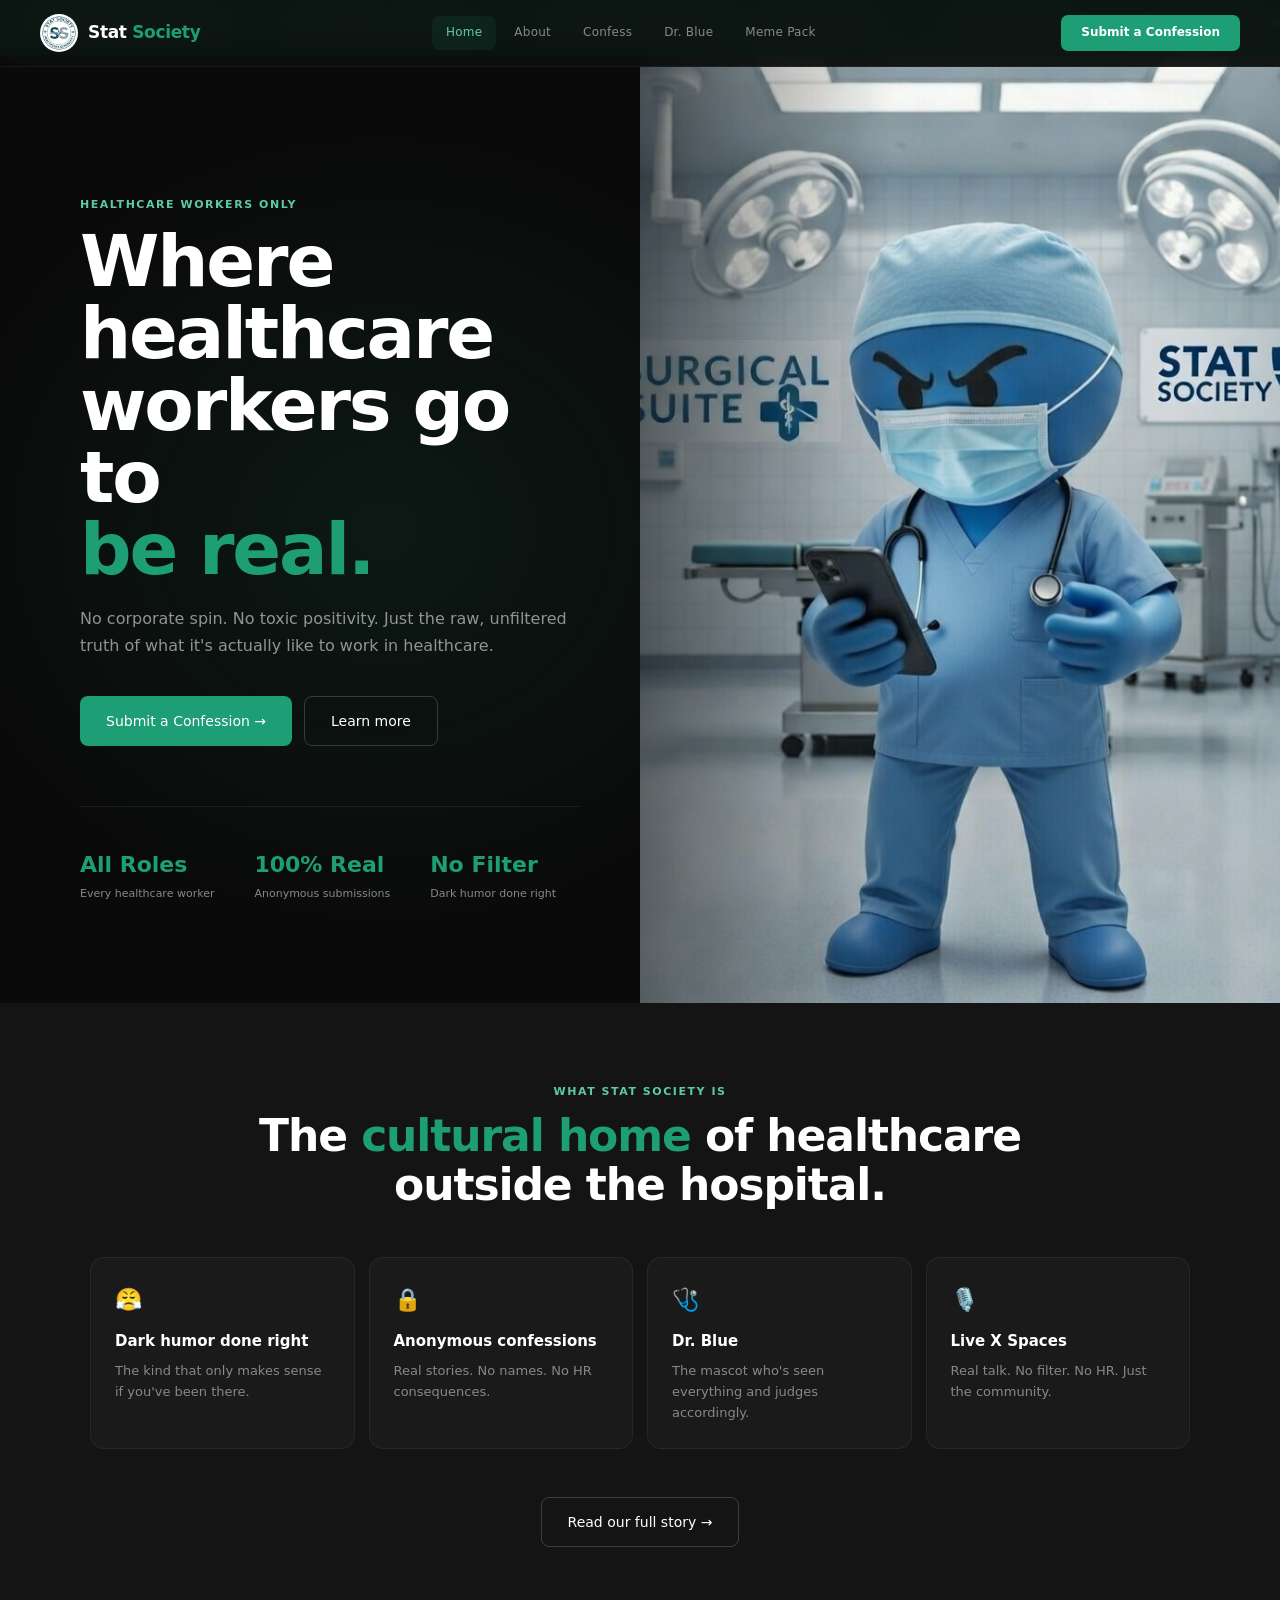
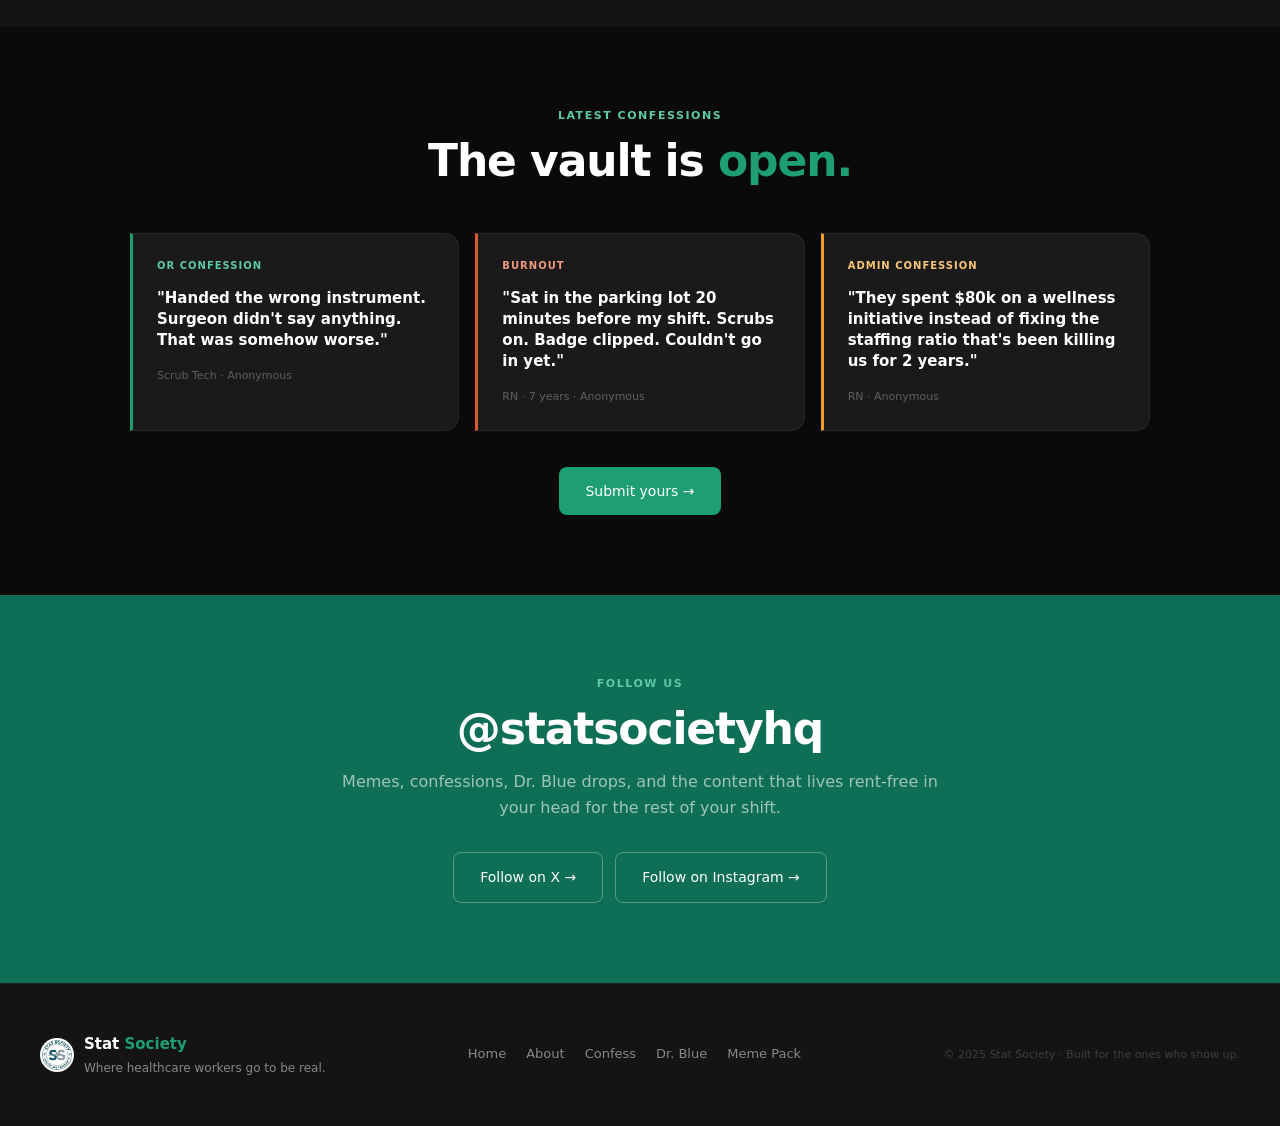
==== index.html @ c03a926b "Add files via upload" ====
<!DOCTYPE html>
<html lang="en">
<head>
<meta charset="UTF-8">
<meta name="viewport" content="width=device-width, initial-scale=1.0">
<title>Home · Stat Society</title>
<meta name="description" content="Stat Society — Where healthcare workers go to be real. Dark humor, confessions, Dr. Blue, and community for every role in healthcare.">
<style>
*,*::before,*::after{box-sizing:border-box;margin:0;padding:0}
:root{
  --teal:#1D9E75;--teal-dark:#0F6E56;--teal-mid:#5DCAA5;--teal-light:#E1F5EE;
  --blue:#378ADD;--black:#0a0a0a;--off:#141414;--card:#1a1a1a;
  --gray:#888;--white:#fff;--coral:#D85A30;--amber:#EF9F27;
}
html{scroll-behavior:smooth}
body{font-family:'Segoe UI',system-ui,-apple-system,sans-serif;background:var(--black);color:var(--white);overflow-x:hidden;line-height:1.6}
a{text-decoration:none;color:inherit}

/* NAV */
nav{position:fixed;top:0;left:0;right:0;z-index:100;display:flex;align-items:center;justify-content:space-between;padding:14px 40px;background:rgba(10,10,10,0.92);backdrop-filter:blur(14px);border-bottom:1px solid rgba(255,255,255,0.05)}
.nav-brand{display:flex;align-items:center;gap:10px}
.nav-logo{width:38px;height:38px;border-radius:50%;object-fit:cover}
.nav-name{font-size:17px;font-weight:800;letter-spacing:-0.02em;color:var(--white)}
.nav-name span{color:var(--teal)}
.nav-links{display:flex;gap:4px}
.nav-link{font-size:12px;font-weight:500;padding:7px 14px;border-radius:7px;color:var(--gray);transition:all .2s;letter-spacing:0.02em}
.nav-link:hover{color:var(--white);background:rgba(255,255,255,0.05)}
.nav-link.active{color:var(--teal-mid);background:rgba(29,158,117,0.1)}
.nav-cta{font-size:12px;font-weight:600;padding:8px 20px;background:var(--teal);color:var(--white);border-radius:7px;transition:background .2s}
.nav-cta:hover{background:var(--teal-dark)}

/* PAGE WRAPPER */
.page{padding:100px 40px 80px;max-width:1100px;margin:0 auto}

/* EYEBROW + HEADINGS */
.eyebrow{font-size:11px;font-weight:600;letter-spacing:0.14em;text-transform:uppercase;color:var(--teal-mid);margin-bottom:12px}
h1{font-size:clamp(36px,6vw,72px);font-weight:800;letter-spacing:-0.03em;line-height:1.0}
h2{font-size:clamp(26px,4vw,44px);font-weight:800;letter-spacing:-0.025em;line-height:1.1}
h1 .accent,h2 .accent{color:var(--teal)}
.subtext{font-size:16px;font-weight:300;color:rgba(255,255,255,0.55);line-height:1.7;max-width:540px}

/* BUTTONS */
.btn{display:inline-flex;align-items:center;gap:8px;font-size:14px;font-weight:500;padding:13px 26px;border-radius:8px;cursor:pointer;transition:all .2s;border:none}
.btn-teal{background:var(--teal);color:var(--white)}
.btn-teal:hover{background:var(--teal-dark);transform:translateY(-1px)}
.btn-ghost{background:transparent;color:var(--white);border:1px solid rgba(255,255,255,0.18)}
.btn-ghost:hover{border-color:rgba(255,255,255,0.4);background:rgba(255,255,255,0.04)}

/* CARDS */
.card{background:var(--card);border:1px solid rgba(255,255,255,0.06);border-radius:14px;padding:24px;transition:border-color .2s}
.card:hover{border-color:rgba(29,158,117,0.28)}
.grid2{display:grid;grid-template-columns:1fr 1fr;gap:16px}
.grid3{display:grid;grid-template-columns:repeat(3,1fr);gap:16px}
.grid4{display:grid;grid-template-columns:repeat(4,1fr);gap:14px}

/* MARQUEE */
.marquee-wrap{overflow:hidden;padding:15px 0;background:var(--teal)}
.marquee-track{display:flex;animation:marquee 22s linear infinite;width:max-content}
.marquee-item{font-size:12px;font-weight:700;letter-spacing:0.1em;text-transform:uppercase;color:rgba(255,255,255,0.9);padding:0 28px;white-space:nowrap}
.marquee-dot{color:rgba(255,255,255,0.35);padding:0 2px}
@keyframes marquee{from{transform:translateX(0)}to{transform:translateX(-50%)}}

/* FOOTER */
footer{background:var(--off);border-top:1px solid rgba(255,255,255,0.05);padding:48px 40px;display:flex;align-items:center;justify-content:space-between;flex-wrap:wrap;gap:20px}
.footer-brand{display:flex;align-items:center;gap:10px}
.footer-logo{width:34px;height:34px;border-radius:50%;object-fit:cover}
.footer-name{font-size:15px;font-weight:800;color:var(--white)}
.footer-name span{color:var(--teal)}
.footer-tag{font-size:12px;color:var(--gray);margin-top:3px}
.footer-links{display:flex;gap:20px}
.footer-links a{font-size:13px;color:var(--gray);transition:color .2s}
.footer-links a:hover{color:var(--white)}
.footer-copy{font-size:11px;color:rgba(255,255,255,0.18)}

/* FORMS */
.form-group{margin-bottom:20px}
.form-label{display:block;font-size:11px;font-weight:600;letter-spacing:0.08em;text-transform:uppercase;color:var(--gray);margin-bottom:8px}
.form-input,.form-select,.form-textarea{width:100%;font-family:inherit;font-size:14px;background:rgba(255,255,255,0.05);border:1px solid rgba(255,255,255,0.1);border-radius:8px;color:var(--white);padding:13px 15px;outline:none;transition:border-color .2s;appearance:none}
.form-input:focus,.form-select:focus,.form-textarea:focus{border-color:var(--teal)}
.form-select option{background:#1a1a1a}
.form-textarea{resize:vertical;min-height:130px;line-height:1.6}
.form-input::placeholder,.form-textarea::placeholder{color:rgba(255,255,255,0.2)}
.form-row{display:grid;grid-template-columns:1fr 1fr;gap:14px}
.anon-note{display:flex;align-items:center;gap:10px;font-size:13px;color:var(--gray);margin-bottom:24px;padding:11px 15px;background:rgba(29,158,117,0.07);border:1px solid rgba(29,158,117,0.14);border-radius:8px}
.anon-dot{width:16px;height:16px;border-radius:50%;background:var(--teal);display:flex;align-items:center;justify-content:center;font-size:9px;flex-shrink:0;color:#fff;font-weight:700}

@keyframes fadeUp{from{opacity:0;transform:translateY(20px)}to{opacity:1;transform:translateY(0)}}
.fade-in{animation:fadeUp .6s ease both}

@media(max-width:768px){
  nav{padding:12px 20px}
  .nav-links{display:none}
  .page{padding:80px 20px 60px}
  .grid2,.grid3,.grid4{grid-template-columns:1fr}
  .form-row{grid-template-columns:1fr}
  footer{flex-direction:column;align-items:flex-start}
}
</style>
</head>
<body>
<nav>
  <a href="index.html" class="nav-brand">
    <img src="[data-uri]" class="nav-logo" alt="SS">
    <span class="nav-name">Stat <span>Society</span></span>
  </a>
  <div class="nav-links"><a href="index.html" class="nav-link active">Home</a><a href="about.html" class="nav-link">About</a><a href="confess.html" class="nav-link">Confess</a><a href="drblue.html" class="nav-link">Dr. Blue</a><a href="memes.html" class="nav-link">Meme Pack</a></div>
  <a href="confess.html" class="nav-cta">Submit a Confession</a>
</nav>
<div class="marquee-wrap"><div class="marquee-track"><span class="marquee-item">Healthcare Unfiltered</span><span class="marquee-dot">·</span><span class="marquee-item">We Found It This Way</span><span class="marquee-dot">·</span><span class="marquee-item">The Break Room For All Of Healthcare</span><span class="marquee-dot">·</span><span class="marquee-item">@StatsocietyHQ</span><span class="marquee-dot">·</span><span class="marquee-item">No Corporate Warmth Here</span><span class="marquee-dot">·</span><span class="marquee-item">Side Of The Workers Always</span><span class="marquee-dot">·</span><span class="marquee-item">Healthcare Unfiltered</span><span class="marquee-dot">·</span><span class="marquee-item">We Found It This Way</span><span class="marquee-dot">·</span><span class="marquee-item">The Break Room For All Of Healthcare</span><span class="marquee-dot">·</span><span class="marquee-item">@StatsocietyHQ</span><span class="marquee-dot">·</span><span class="marquee-item">No Corporate Warmth Here</span><span class="marquee-dot">·</span><span class="marquee-item">Side Of The Workers Always</span><span class="marquee-dot">·</span></div></div>

<section style="min-height:100vh;display:grid;grid-template-columns:1fr 1fr;position:relative;overflow:hidden;margin-top:0;padding-top:0">
  <div style="position:absolute;inset:0;background:radial-gradient(ellipse 50% 60% at 30% 50%,rgba(29,158,117,0.1) 0%,transparent 70%),radial-gradient(ellipse 40% 40% at 80% 60%,rgba(55,138,221,0.07) 0%,transparent 60%);pointer-events:none"></div>
  <div style="padding:140px 60px 100px 80px;position:relative;z-index:2;display:flex;flex-direction:column;justify-content:center">
    <div class="eyebrow fade-in" style="animation-delay:.0s">Healthcare workers only</div>
    <h1 class="fade-in" style="animation-delay:.1s;margin-bottom:20px">Where healthcare<br>workers go to<br><span class="accent">be real.</span></h1>
    <p class="subtext fade-in" style="animation-delay:.2s">No corporate spin. No toxic positivity. Just the raw, unfiltered truth of what it's actually like to work in healthcare.</p>
    <div class="fade-in" style="animation-delay:.3s;display:flex;gap:12px;margin-top:36px;flex-wrap:wrap">
      <a href="confess.html" class="btn btn-teal">Submit a Confession →</a>
      <a href="about.html" class="btn btn-ghost">Learn more</a>
    </div>
    <div class="fade-in" style="animation-delay:.4s;display:flex;gap:40px;margin-top:60px;padding-top:40px;border-top:1px solid rgba(255,255,255,0.07)">
      <div><div style="font-size:22px;font-weight:800;color:var(--teal)">All Roles</div><div style="font-size:11px;color:var(--gray);margin-top:3px">Every healthcare worker</div></div>
      <div><div style="font-size:22px;font-weight:800;color:var(--teal)">100% Real</div><div style="font-size:11px;color:var(--gray);margin-top:3px">Anonymous submissions</div></div>
      <div><div style="font-size:22px;font-weight:800;color:var(--teal)">No Filter</div><div style="font-size:11px;color:var(--gray);margin-top:3px">Dark humor done right</div></div>
    </div>
  </div>
  <div style="position:relative;overflow:hidden">
    <img src="[data-uri]" style="width:100%;height:100%;object-fit:cover;object-position:center" alt="Dr. Blue in the OR">
    <div style="position:absolute;inset:0;background:linear-gradient(to right,rgba(10,10,10,0.5) 0%,transparent 40%);pointer-events:none"></div>
  </div>
</section>

<div style="background:var(--off);padding:80px 40px">
  <div style="max-width:1100px;margin:0 auto">
    <div style="text-align:center;margin-bottom:48px">
      <div class="eyebrow">What Stat Society is</div>
      <h2>The <span class="accent">cultural home</span> of healthcare<br>outside the hospital.</h2>
    </div>
    <div class="grid4">
      <div class="card"><div style="font-size:22px;margin-bottom:12px">😤</div><h3 style="font-size:15px;margin-bottom:8px">Dark humor done right</h3><p style="font-size:13px;color:var(--gray);line-height:1.6">The kind that only makes sense if you've been there.</p></div>
      <div class="card"><div style="font-size:22px;margin-bottom:12px">🔒</div><h3 style="font-size:15px;margin-bottom:8px">Anonymous confessions</h3><p style="font-size:13px;color:var(--gray);line-height:1.6">Real stories. No names. No HR consequences.</p></div>
      <div class="card"><div style="font-size:22px;margin-bottom:12px">🩺</div><h3 style="font-size:15px;margin-bottom:8px">Dr. Blue</h3><p style="font-size:13px;color:var(--gray);line-height:1.6">The mascot who's seen everything and judges accordingly.</p></div>
      <div class="card"><div style="font-size:22px;margin-bottom:12px">🎙️</div><h3 style="font-size:15px;margin-bottom:8px">Live X Spaces</h3><p style="font-size:13px;color:var(--gray);line-height:1.6">Real talk. No filter. No HR. Just the community.</p></div>
    </div>
    <div style="text-align:center;margin-top:48px">
      <a href="about.html" class="btn btn-ghost">Read our full story →</a>
    </div>
  </div>
</div>

<div style="padding:80px 40px;max-width:1100px;margin:0 auto">
  <div style="text-align:center;margin-bottom:48px">
    <div class="eyebrow">Latest confessions</div>
    <h2>The vault is <span class="accent">open.</span></h2>
  </div>
  <div class="grid3">
    <div class="card" style="border-left:3px solid var(--teal);border-radius:0 14px 14px 0">
      <div style="font-size:10px;font-weight:700;letter-spacing:.1em;text-transform:uppercase;color:var(--teal-mid);margin-bottom:14px">OR Confession</div>
      <p style="font-size:15px;font-weight:600;line-height:1.4;color:var(--white)">"Handed the wrong instrument. Surgeon didn't say anything. That was somehow worse."</p>
      <div style="margin-top:16px;font-size:11px;color:rgba(255,255,255,0.3)">Scrub Tech · Anonymous</div>
    </div>
    <div class="card" style="border-left:3px solid var(--coral);border-radius:0 14px 14px 0">
      <div style="font-size:10px;font-weight:700;letter-spacing:.1em;text-transform:uppercase;color:#F0997B;margin-bottom:14px">Burnout</div>
      <p style="font-size:15px;font-weight:600;line-height:1.4;color:var(--white)">"Sat in the parking lot 20 minutes before my shift. Scrubs on. Badge clipped. Couldn't go in yet."</p>
      <div style="margin-top:16px;font-size:11px;color:rgba(255,255,255,0.3)">RN · 7 years · Anonymous</div>
    </div>
    <div class="card" style="border-left:3px solid var(--amber);border-radius:0 14px 14px 0">
      <div style="font-size:10px;font-weight:700;letter-spacing:.1em;text-transform:uppercase;color:#FAC775;margin-bottom:14px">Admin Confession</div>
      <p style="font-size:15px;font-weight:600;line-height:1.4;color:var(--white)">"They spent $80k on a wellness initiative instead of fixing the staffing ratio that's been killing us for 2 years."</p>
      <div style="margin-top:16px;font-size:11px;color:rgba(255,255,255,0.3)">RN · Anonymous</div>
    </div>
  </div>
  <div style="text-align:center;margin-top:36px">
    <a href="confess.html" class="btn btn-teal">Submit yours →</a>
  </div>
</div>

<div style="background:var(--teal-dark);padding:80px 40px;text-align:center">
  <div style="max-width:600px;margin:0 auto">
    <div class="eyebrow" style="color:var(--teal-mid)">Follow us</div>
    <h2 style="color:var(--white);margin-bottom:16px">@statsocietyhq</h2>
    <p style="font-size:16px;color:rgba(255,255,255,0.6);margin-bottom:32px">Memes, confessions, Dr. Blue drops, and the content that lives rent-free in your head for the rest of your shift.</p>
    <div style="display:flex;gap:12px;justify-content:center;flex-wrap:wrap">
      <a href="https://x.com/statsocietyhq" target="_blank" class="btn btn-ghost" style="border-color:rgba(255,255,255,0.3)">Follow on X →</a>
      <a href="https://instagram.com/statsocietyhq" target="_blank" class="btn btn-ghost" style="border-color:rgba(255,255,255,0.3)">Follow on Instagram →</a>
    </div>
  </div>
</div>

<footer>
  <div>
    <a href="index.html" class="footer-brand">
      <img src="[data-uri]" class="footer-logo" alt="SS">
      <div>
        <div class="footer-name">Stat <span>Society</span></div>
        <div class="footer-tag">Where healthcare workers go to be real.</div>
      </div>
    </a>
  </div>
  <div class="footer-links">
    <a href="index.html">Home</a>
    <a href="about.html">About</a>
    <a href="confess.html">Confess</a>
    <a href="drblue.html">Dr. Blue</a>
    <a href="memes.html">Meme Pack</a>
  </div>
  <div class="footer-copy">© 2025 Stat Society · Built for the ones who show up.</div>
</footer>
<script>
document.querySelectorAll('a[href^="#"]').forEach(a=>{
  a.addEventListener('click',e=>{
    const h=a.getAttribute('href');
    if(!h||h==='#'){e.preventDefault();window.scrollTo({top:0,behavior:'smooth'});return;}
    const t=document.querySelector(h);
    if(t){e.preventDefault();t.scrollIntoView({behavior:'smooth',block:'start'});}
  });
});
</script>
</body>
</html>
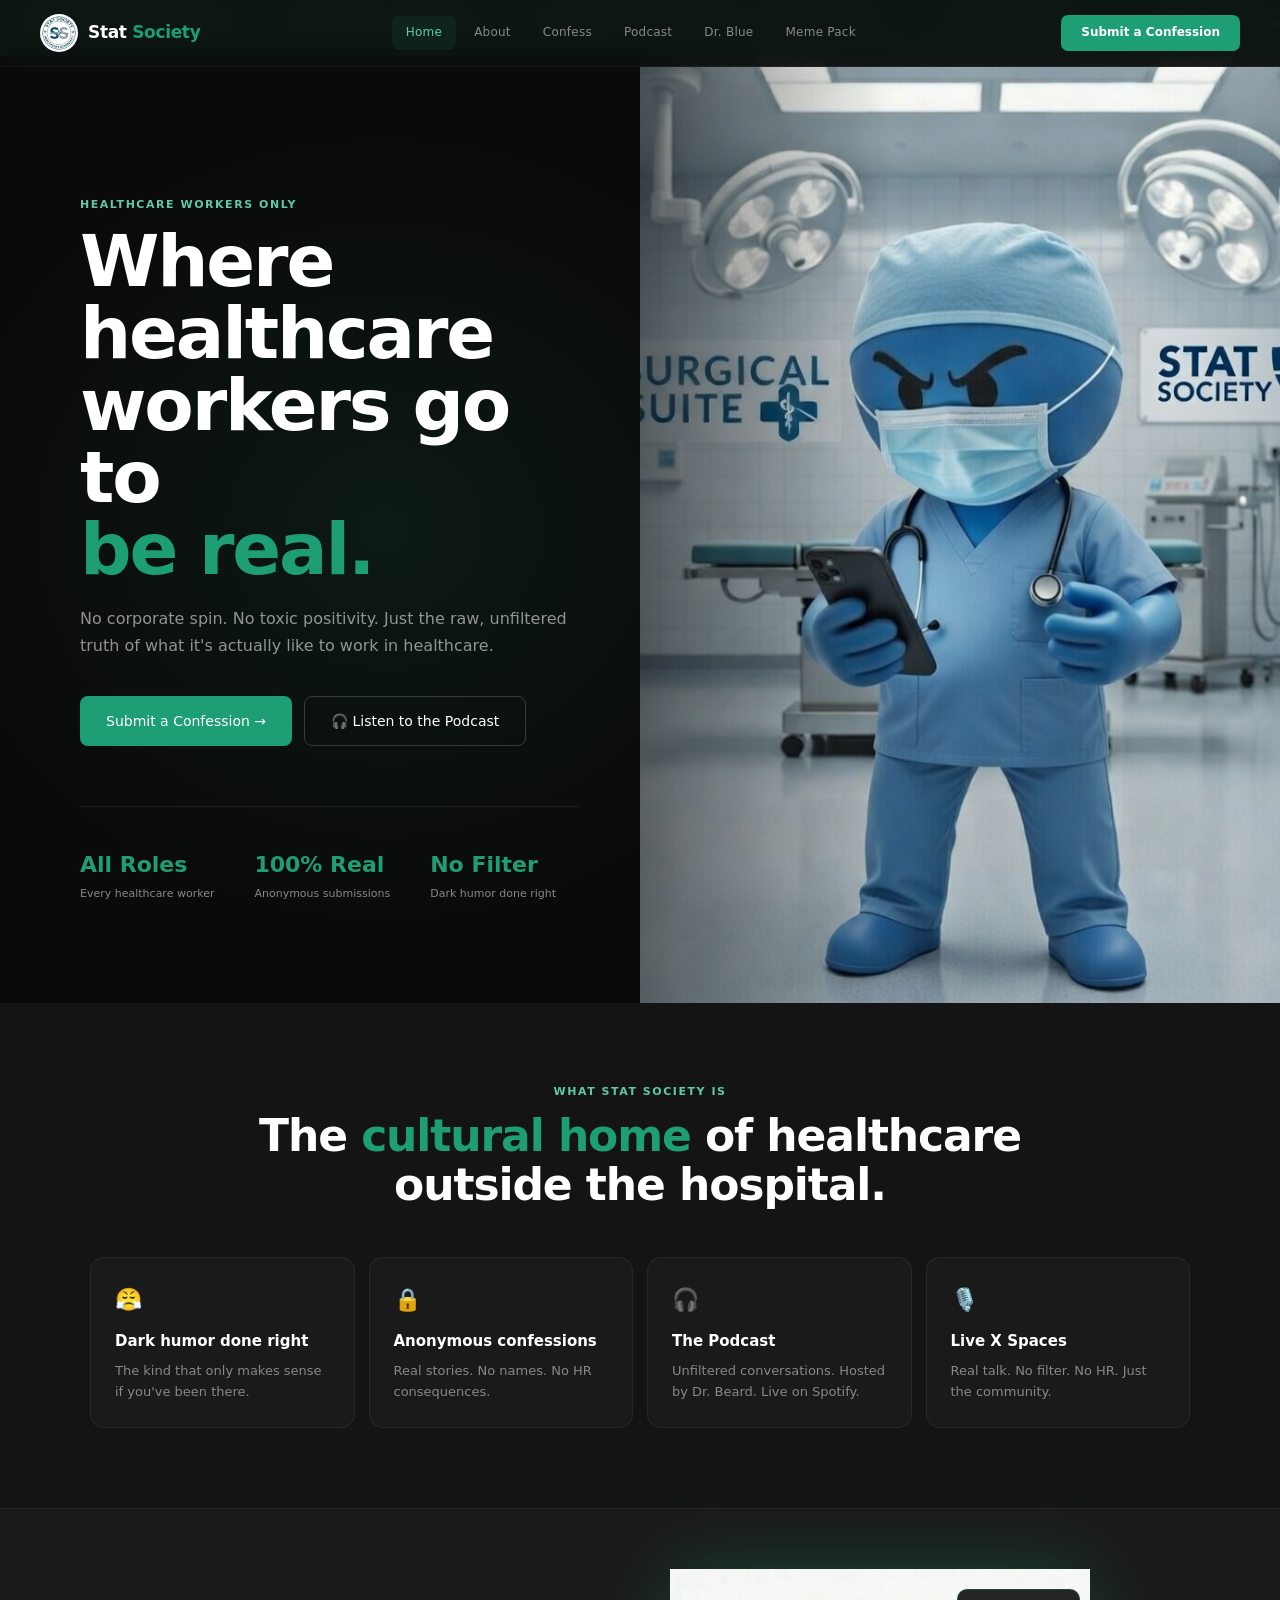
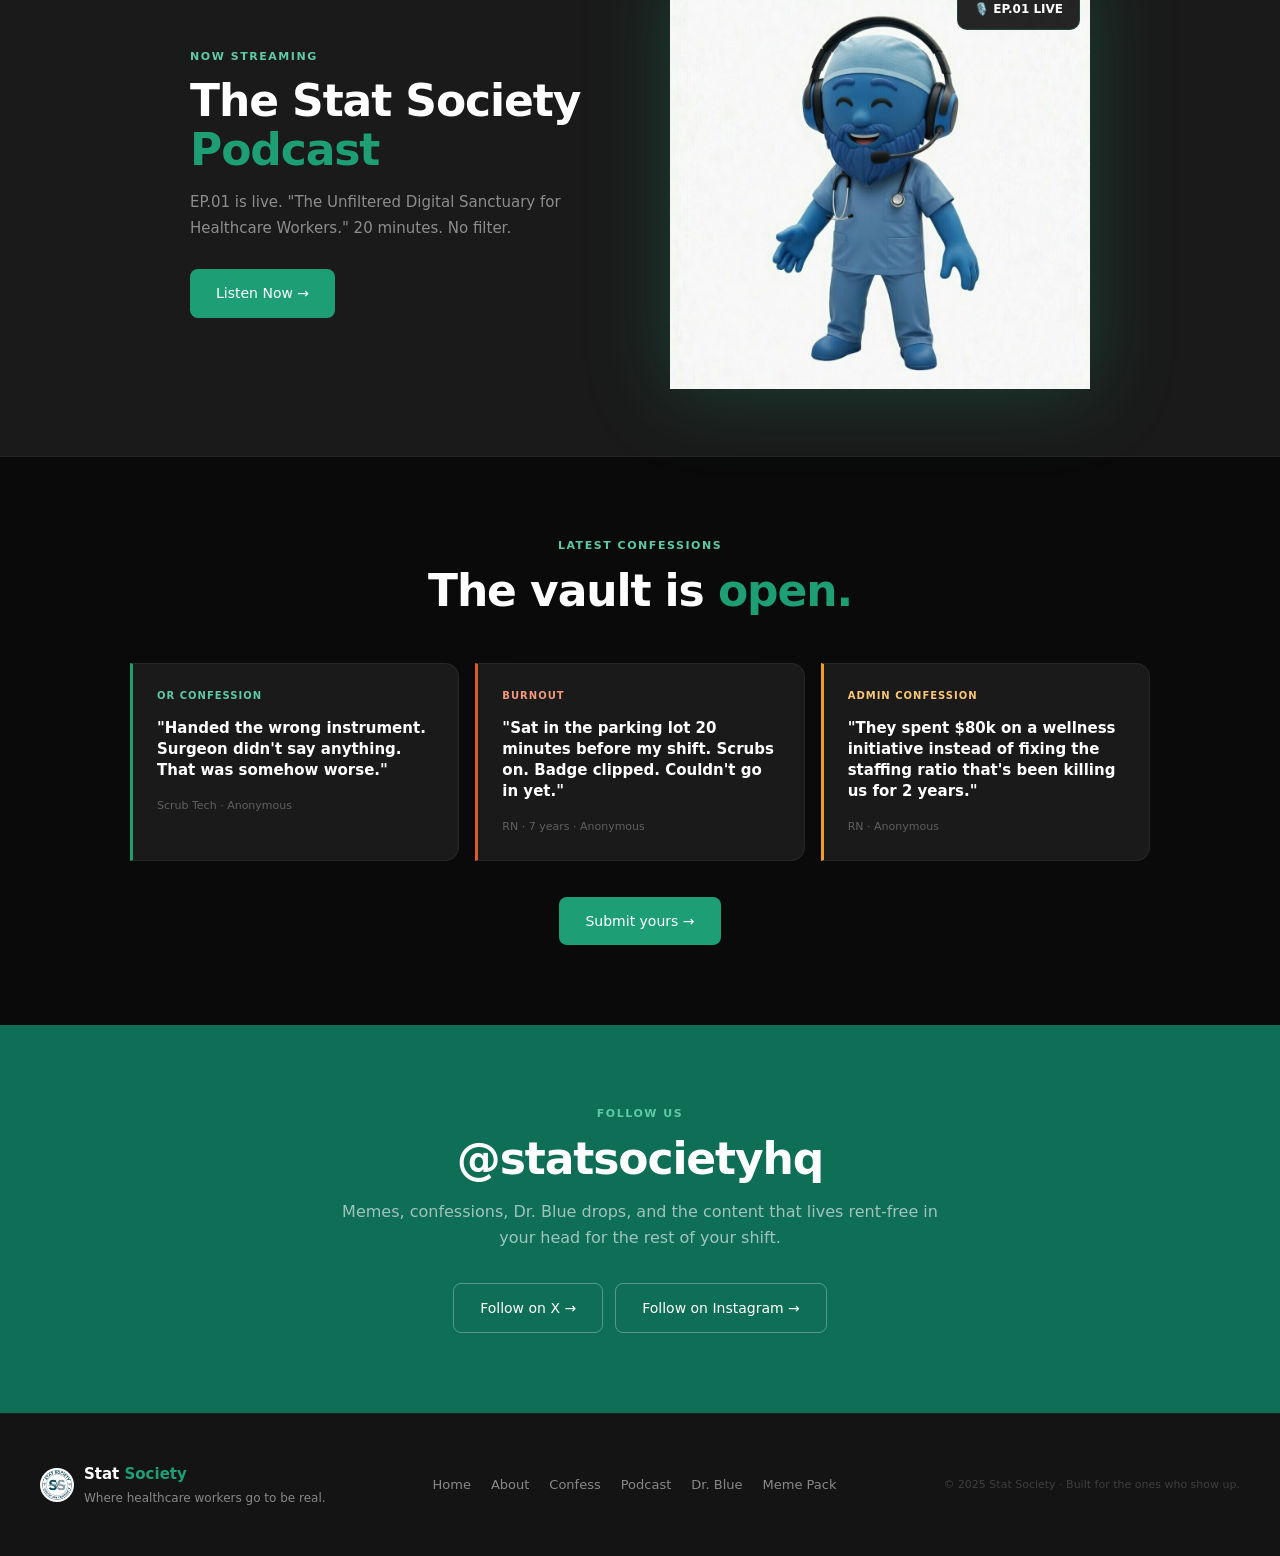
==== commit 5be9d1ed: "Add files via upload" ====
--- a/index.html
+++ b/index.html
@@ -4,7 +4,7 @@
 <meta charset="UTF-8">
 <meta name="viewport" content="width=device-width, initial-scale=1.0">
 <title>Home · Stat Society</title>
-<meta name="description" content="Stat Society — Where healthcare workers go to be real. Dark humor, confessions, Dr. Blue, and community for every role in healthcare.">
+<meta name="description" content="Stat Society — Where healthcare workers go to be real.">
 <style>
 *,*::before,*::after{box-sizing:border-box;margin:0;padding:0}
 :root{
@@ -15,8 +15,6 @@
 html{scroll-behavior:smooth}
 body{font-family:'Segoe UI',system-ui,-apple-system,sans-serif;background:var(--black);color:var(--white);overflow-x:hidden;line-height:1.6}
 a{text-decoration:none;color:inherit}
-
-/* NAV */
 nav{position:fixed;top:0;left:0;right:0;z-index:100;display:flex;align-items:center;justify-content:space-between;padding:14px 40px;background:rgba(10,10,10,0.92);backdrop-filter:blur(14px);border-bottom:1px solid rgba(255,255,255,0.05)}
 .nav-brand{display:flex;align-items:center;gap:10px}
 .nav-logo{width:38px;height:38px;border-radius:50%;object-fit:cover}
@@ -28,39 +26,27 @@
 .nav-link.active{color:var(--teal-mid);background:rgba(29,158,117,0.1)}
 .nav-cta{font-size:12px;font-weight:600;padding:8px 20px;background:var(--teal);color:var(--white);border-radius:7px;transition:background .2s}
 .nav-cta:hover{background:var(--teal-dark)}
-
-/* PAGE WRAPPER */
 .page{padding:100px 40px 80px;max-width:1100px;margin:0 auto}
-
-/* EYEBROW + HEADINGS */
 .eyebrow{font-size:11px;font-weight:600;letter-spacing:0.14em;text-transform:uppercase;color:var(--teal-mid);margin-bottom:12px}
 h1{font-size:clamp(36px,6vw,72px);font-weight:800;letter-spacing:-0.03em;line-height:1.0}
 h2{font-size:clamp(26px,4vw,44px);font-weight:800;letter-spacing:-0.025em;line-height:1.1}
 h1 .accent,h2 .accent{color:var(--teal)}
 .subtext{font-size:16px;font-weight:300;color:rgba(255,255,255,0.55);line-height:1.7;max-width:540px}
-
-/* BUTTONS */
 .btn{display:inline-flex;align-items:center;gap:8px;font-size:14px;font-weight:500;padding:13px 26px;border-radius:8px;cursor:pointer;transition:all .2s;border:none}
 .btn-teal{background:var(--teal);color:var(--white)}
 .btn-teal:hover{background:var(--teal-dark);transform:translateY(-1px)}
 .btn-ghost{background:transparent;color:var(--white);border:1px solid rgba(255,255,255,0.18)}
 .btn-ghost:hover{border-color:rgba(255,255,255,0.4);background:rgba(255,255,255,0.04)}
-
-/* CARDS */
 .card{background:var(--card);border:1px solid rgba(255,255,255,0.06);border-radius:14px;padding:24px;transition:border-color .2s}
 .card:hover{border-color:rgba(29,158,117,0.28)}
 .grid2{display:grid;grid-template-columns:1fr 1fr;gap:16px}
 .grid3{display:grid;grid-template-columns:repeat(3,1fr);gap:16px}
 .grid4{display:grid;grid-template-columns:repeat(4,1fr);gap:14px}
-
-/* MARQUEE */
 .marquee-wrap{overflow:hidden;padding:15px 0;background:var(--teal)}
 .marquee-track{display:flex;animation:marquee 22s linear infinite;width:max-content}
 .marquee-item{font-size:12px;font-weight:700;letter-spacing:0.1em;text-transform:uppercase;color:rgba(255,255,255,0.9);padding:0 28px;white-space:nowrap}
 .marquee-dot{color:rgba(255,255,255,0.35);padding:0 2px}
 @keyframes marquee{from{transform:translateX(0)}to{transform:translateX(-50%)}}
-
-/* FOOTER */
 footer{background:var(--off);border-top:1px solid rgba(255,255,255,0.05);padding:48px 40px;display:flex;align-items:center;justify-content:space-between;flex-wrap:wrap;gap:20px}
 .footer-brand{display:flex;align-items:center;gap:10px}
 .footer-logo{width:34px;height:34px;border-radius:50%;object-fit:cover}
@@ -71,8 +57,6 @@
 .footer-links a{font-size:13px;color:var(--gray);transition:color .2s}
 .footer-links a:hover{color:var(--white)}
 .footer-copy{font-size:11px;color:rgba(255,255,255,0.18)}
-
-/* FORMS */
 .form-group{margin-bottom:20px}
 .form-label{display:block;font-size:11px;font-weight:600;letter-spacing:0.08em;text-transform:uppercase;color:var(--gray);margin-bottom:8px}
 .form-input,.form-select,.form-textarea{width:100%;font-family:inherit;font-size:14px;background:rgba(255,255,255,0.05);border:1px solid rgba(255,255,255,0.1);border-radius:8px;color:var(--white);padding:13px 15px;outline:none;transition:border-color .2s;appearance:none}
@@ -83,10 +67,9 @@
 .form-row{display:grid;grid-template-columns:1fr 1fr;gap:14px}
 .anon-note{display:flex;align-items:center;gap:10px;font-size:13px;color:var(--gray);margin-bottom:24px;padding:11px 15px;background:rgba(29,158,117,0.07);border:1px solid rgba(29,158,117,0.14);border-radius:8px}
 .anon-dot{width:16px;height:16px;border-radius:50%;background:var(--teal);display:flex;align-items:center;justify-content:center;font-size:9px;flex-shrink:0;color:#fff;font-weight:700}
-
 @keyframes fadeUp{from{opacity:0;transform:translateY(20px)}to{opacity:1;transform:translateY(0)}}
 .fade-in{animation:fadeUp .6s ease both}
-
+@keyframes float{0%,100%{transform:translateY(0)}50%{transform:translateY(-10px)}}
 @media(max-width:768px){
   nav{padding:12px 20px}
   .nav-links{display:none}
@@ -103,20 +86,20 @@
     <img src="[data-uri]" class="nav-logo" alt="SS">
     <span class="nav-name">Stat <span>Society</span></span>
   </a>
-  <div class="nav-links"><a href="index.html" class="nav-link active">Home</a><a href="about.html" class="nav-link">About</a><a href="confess.html" class="nav-link">Confess</a><a href="drblue.html" class="nav-link">Dr. Blue</a><a href="memes.html" class="nav-link">Meme Pack</a></div>
+  <div class="nav-links"><a href="index.html" class="nav-link active">Home</a><a href="about.html" class="nav-link">About</a><a href="confess.html" class="nav-link">Confess</a><a href="podcast.html" class="nav-link">Podcast</a><a href="drblue.html" class="nav-link">Dr. Blue</a><a href="memes.html" class="nav-link">Meme Pack</a></div>
   <a href="confess.html" class="nav-cta">Submit a Confession</a>
 </nav>
-<div class="marquee-wrap"><div class="marquee-track"><span class="marquee-item">Healthcare Unfiltered</span><span class="marquee-dot">·</span><span class="marquee-item">We Found It This Way</span><span class="marquee-dot">·</span><span class="marquee-item">The Break Room For All Of Healthcare</span><span class="marquee-dot">·</span><span class="marquee-item">@StatsocietyHQ</span><span class="marquee-dot">·</span><span class="marquee-item">No Corporate Warmth Here</span><span class="marquee-dot">·</span><span class="marquee-item">Side Of The Workers Always</span><span class="marquee-dot">·</span><span class="marquee-item">Healthcare Unfiltered</span><span class="marquee-dot">·</span><span class="marquee-item">We Found It This Way</span><span class="marquee-dot">·</span><span class="marquee-item">The Break Room For All Of Healthcare</span><span class="marquee-dot">·</span><span class="marquee-item">@StatsocietyHQ</span><span class="marquee-dot">·</span><span class="marquee-item">No Corporate Warmth Here</span><span class="marquee-dot">·</span><span class="marquee-item">Side Of The Workers Always</span><span class="marquee-dot">·</span></div></div>
-
-<section style="min-height:100vh;display:grid;grid-template-columns:1fr 1fr;position:relative;overflow:hidden;margin-top:0;padding-top:0">
+<div class="marquee-wrap"><div class="marquee-track"><span class="marquee-item">Healthcare Unfiltered</span><span class="marquee-dot">·</span><span class="marquee-item">We Found It This Way</span><span class="marquee-dot">·</span><span class="marquee-item">The Break Room For All Of Healthcare</span><span class="marquee-dot">·</span><span class="marquee-item">@StatsocietyHQ</span><span class="marquee-dot">·</span><span class="marquee-item">No Corporate Warmth Here</span><span class="marquee-dot">·</span><span class="marquee-item">Side Of The Workers Always</span><span class="marquee-dot">·</span><span class="marquee-item">Now Podcasting</span><span class="marquee-dot">·</span><span class="marquee-item">Healthcare Unfiltered</span><span class="marquee-dot">·</span><span class="marquee-item">We Found It This Way</span><span class="marquee-dot">·</span><span class="marquee-item">The Break Room For All Of Healthcare</span><span class="marquee-dot">·</span><span class="marquee-item">@StatsocietyHQ</span><span class="marquee-dot">·</span><span class="marquee-item">No Corporate Warmth Here</span><span class="marquee-dot">·</span><span class="marquee-item">Side Of The Workers Always</span><span class="marquee-dot">·</span><span class="marquee-item">Now Podcasting</span><span class="marquee-dot">·</span></div></div>
+
+<section style="min-height:100vh;display:grid;grid-template-columns:1fr 1fr;position:relative;overflow:hidden">
   <div style="position:absolute;inset:0;background:radial-gradient(ellipse 50% 60% at 30% 50%,rgba(29,158,117,0.1) 0%,transparent 70%),radial-gradient(ellipse 40% 40% at 80% 60%,rgba(55,138,221,0.07) 0%,transparent 60%);pointer-events:none"></div>
   <div style="padding:140px 60px 100px 80px;position:relative;z-index:2;display:flex;flex-direction:column;justify-content:center">
-    <div class="eyebrow fade-in" style="animation-delay:.0s">Healthcare workers only</div>
+    <div class="eyebrow fade-in">Healthcare workers only</div>
     <h1 class="fade-in" style="animation-delay:.1s;margin-bottom:20px">Where healthcare<br>workers go to<br><span class="accent">be real.</span></h1>
     <p class="subtext fade-in" style="animation-delay:.2s">No corporate spin. No toxic positivity. Just the raw, unfiltered truth of what it's actually like to work in healthcare.</p>
     <div class="fade-in" style="animation-delay:.3s;display:flex;gap:12px;margin-top:36px;flex-wrap:wrap">
       <a href="confess.html" class="btn btn-teal">Submit a Confession →</a>
-      <a href="about.html" class="btn btn-ghost">Learn more</a>
+      <a href="podcast.html" class="btn btn-ghost">🎧 Listen to the Podcast</a>
     </div>
     <div class="fade-in" style="animation-delay:.4s;display:flex;gap:40px;margin-top:60px;padding-top:40px;border-top:1px solid rgba(255,255,255,0.07)">
       <div><div style="font-size:22px;font-weight:800;color:var(--teal)">All Roles</div><div style="font-size:11px;color:var(--gray);margin-top:3px">Every healthcare worker</div></div>
@@ -139,11 +122,23 @@
     <div class="grid4">
       <div class="card"><div style="font-size:22px;margin-bottom:12px">😤</div><h3 style="font-size:15px;margin-bottom:8px">Dark humor done right</h3><p style="font-size:13px;color:var(--gray);line-height:1.6">The kind that only makes sense if you've been there.</p></div>
       <div class="card"><div style="font-size:22px;margin-bottom:12px">🔒</div><h3 style="font-size:15px;margin-bottom:8px">Anonymous confessions</h3><p style="font-size:13px;color:var(--gray);line-height:1.6">Real stories. No names. No HR consequences.</p></div>
-      <div class="card"><div style="font-size:22px;margin-bottom:12px">🩺</div><h3 style="font-size:15px;margin-bottom:8px">Dr. Blue</h3><p style="font-size:13px;color:var(--gray);line-height:1.6">The mascot who's seen everything and judges accordingly.</p></div>
+      <div class="card"><div style="font-size:22px;margin-bottom:12px">🎧</div><h3 style="font-size:15px;margin-bottom:8px">The Podcast</h3><p style="font-size:13px;color:var(--gray);line-height:1.6">Unfiltered conversations. Hosted by Dr. Beard. Live on Spotify.</p></div>
       <div class="card"><div style="font-size:22px;margin-bottom:12px">🎙️</div><h3 style="font-size:15px;margin-bottom:8px">Live X Spaces</h3><p style="font-size:13px;color:var(--gray);line-height:1.6">Real talk. No filter. No HR. Just the community.</p></div>
     </div>
-    <div style="text-align:center;margin-top:48px">
-      <a href="about.html" class="btn btn-ghost">Read our full story →</a>
+  </div>
+</div>
+
+<div style="background:var(--card);padding:60px 40px;border-top:1px solid rgba(255,255,255,.05);border-bottom:1px solid rgba(255,255,255,.05)">
+  <div style="max-width:900px;margin:0 auto;display:grid;grid-template-columns:1fr 1fr;gap:60px;align-items:center">
+    <div>
+      <div class="eyebrow">Now Streaming</div>
+      <h2 style="margin-bottom:16px">The Stat Society <span class="accent">Podcast</span></h2>
+      <p style="font-size:15px;color:rgba(255,255,255,.5);line-height:1.7;margin-bottom:28px">EP.01 is live. "The Unfiltered Digital Sanctuary for Healthcare Workers." 20 minutes. No filter.</p>
+      <a href="podcast.html" class="btn btn-teal">Listen Now →</a>
+    </div>
+    <div style="position:relative">
+      <img src="[data-uri]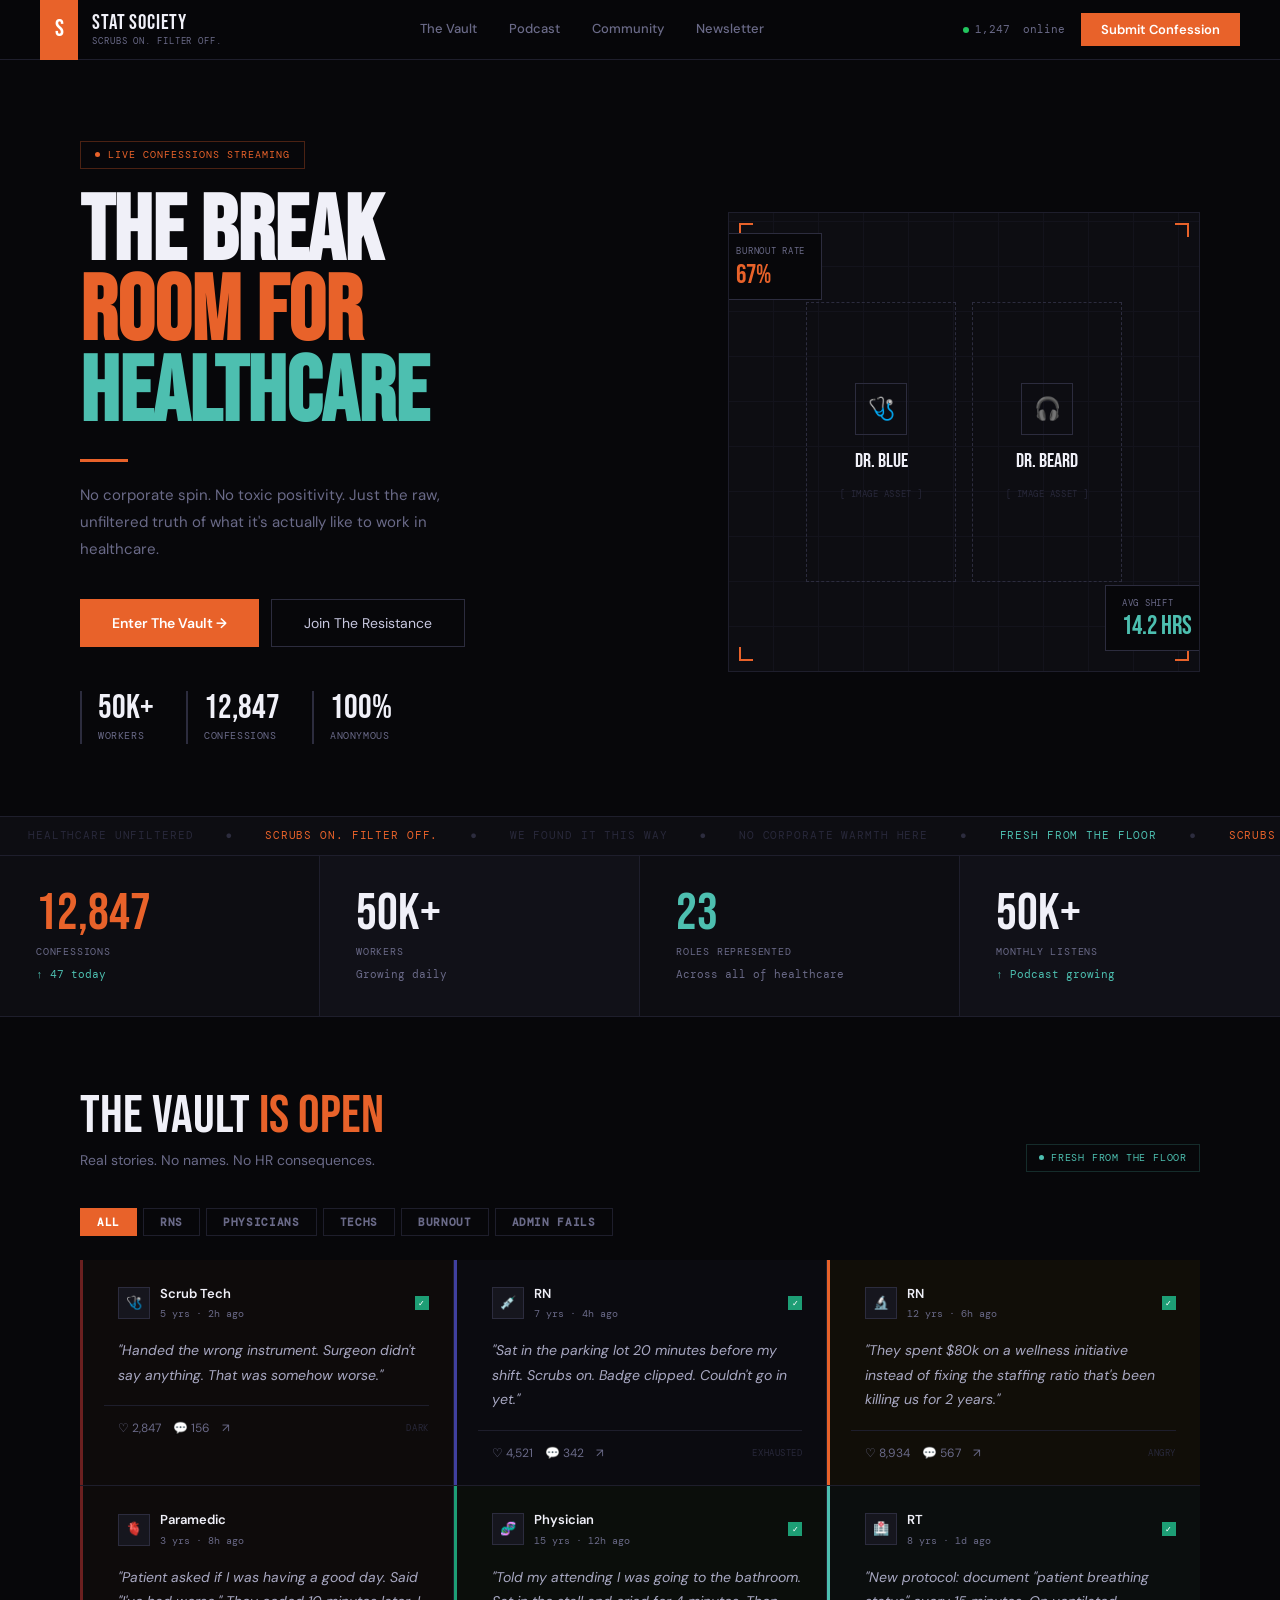
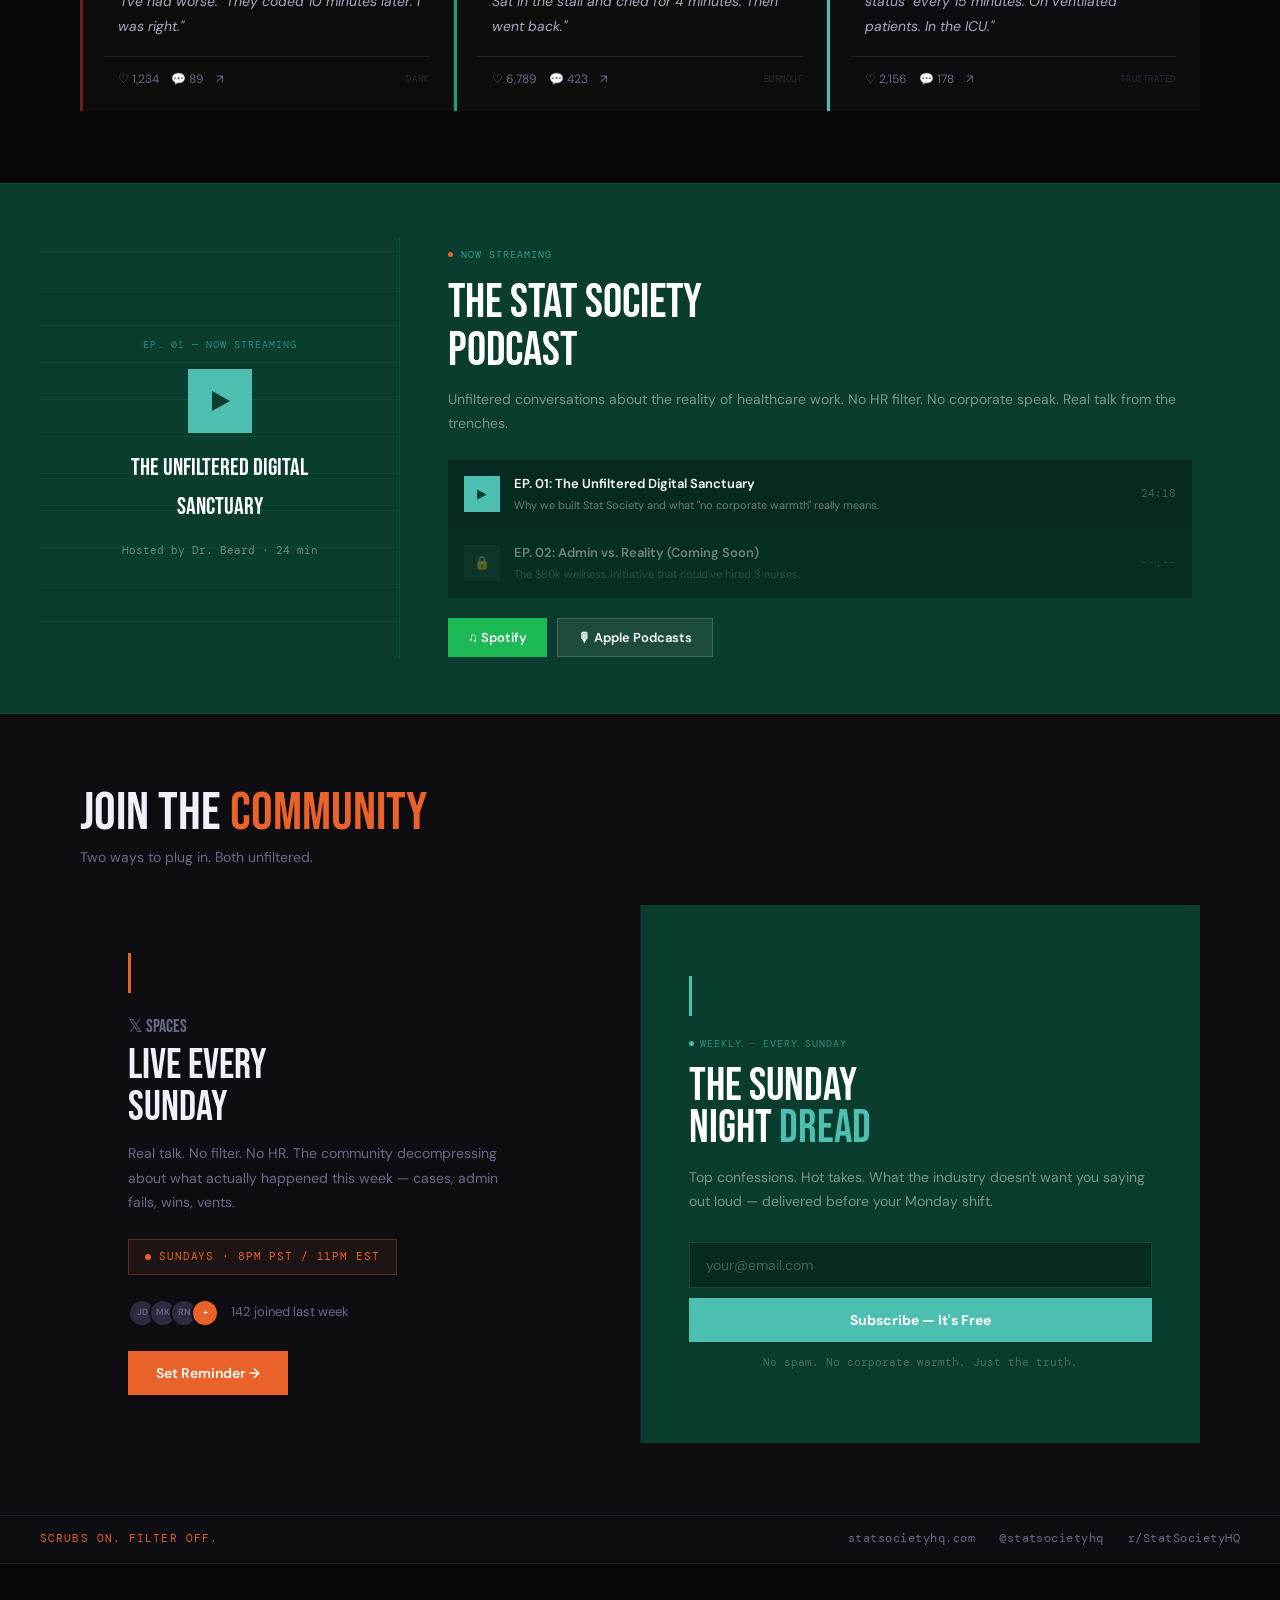
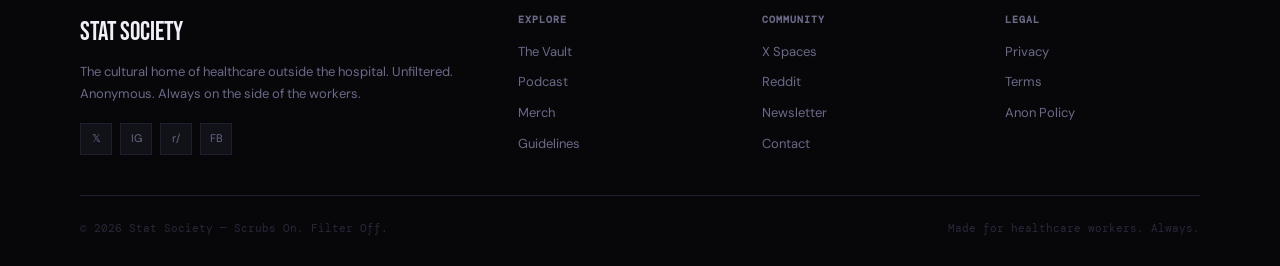
==== commit f7f1d764: "Add files via upload" ====
--- a/index.html
+++ b/index.html
@@ -1,209 +1,408 @@
 <!DOCTYPE html>
 <html lang="en">
 <head>
-<meta charset="UTF-8">
-<meta name="viewport" content="width=device-width, initial-scale=1.0">
-<title>Home · Stat Society</title>
-<meta name="description" content="Stat Society — Where healthcare workers go to be real.">
-<style>
-*,*::before,*::after{box-sizing:border-box;margin:0;padding:0}
-:root{
-  --teal:#1D9E75;--teal-dark:#0F6E56;--teal-mid:#5DCAA5;--teal-light:#E1F5EE;
-  --blue:#378ADD;--black:#0a0a0a;--off:#141414;--card:#1a1a1a;
-  --gray:#888;--white:#fff;--coral:#D85A30;--amber:#EF9F27;
-}
-html{scroll-behavior:smooth}
-body{font-family:'Segoe UI',system-ui,-apple-system,sans-serif;background:var(--black);color:var(--white);overflow-x:hidden;line-height:1.6}
-a{text-decoration:none;color:inherit}
-nav{position:fixed;top:0;left:0;right:0;z-index:100;display:flex;align-items:center;justify-content:space-between;padding:14px 40px;background:rgba(10,10,10,0.92);backdrop-filter:blur(14px);border-bottom:1px solid rgba(255,255,255,0.05)}
-.nav-brand{display:flex;align-items:center;gap:10px}
-.nav-logo{width:38px;height:38px;border-radius:50%;object-fit:cover}
-.nav-name{font-size:17px;font-weight:800;letter-spacing:-0.02em;color:var(--white)}
-.nav-name span{color:var(--teal)}
-.nav-links{display:flex;gap:4px}
-.nav-link{font-size:12px;font-weight:500;padding:7px 14px;border-radius:7px;color:var(--gray);transition:all .2s;letter-spacing:0.02em}
-.nav-link:hover{color:var(--white);background:rgba(255,255,255,0.05)}
-.nav-link.active{color:var(--teal-mid);background:rgba(29,158,117,0.1)}
-.nav-cta{font-size:12px;font-weight:600;padding:8px 20px;background:var(--teal);color:var(--white);border-radius:7px;transition:background .2s}
-.nav-cta:hover{background:var(--teal-dark)}
-.page{padding:100px 40px 80px;max-width:1100px;margin:0 auto}
-.eyebrow{font-size:11px;font-weight:600;letter-spacing:0.14em;text-transform:uppercase;color:var(--teal-mid);margin-bottom:12px}
-h1{font-size:clamp(36px,6vw,72px);font-weight:800;letter-spacing:-0.03em;line-height:1.0}
-h2{font-size:clamp(26px,4vw,44px);font-weight:800;letter-spacing:-0.025em;line-height:1.1}
-h1 .accent,h2 .accent{color:var(--teal)}
-.subtext{font-size:16px;font-weight:300;color:rgba(255,255,255,0.55);line-height:1.7;max-width:540px}
-.btn{display:inline-flex;align-items:center;gap:8px;font-size:14px;font-weight:500;padding:13px 26px;border-radius:8px;cursor:pointer;transition:all .2s;border:none}
-.btn-teal{background:var(--teal);color:var(--white)}
-.btn-teal:hover{background:var(--teal-dark);transform:translateY(-1px)}
-.btn-ghost{background:transparent;color:var(--white);border:1px solid rgba(255,255,255,0.18)}
-.btn-ghost:hover{border-color:rgba(255,255,255,0.4);background:rgba(255,255,255,0.04)}
-.card{background:var(--card);border:1px solid rgba(255,255,255,0.06);border-radius:14px;padding:24px;transition:border-color .2s}
-.card:hover{border-color:rgba(29,158,117,0.28)}
-.grid2{display:grid;grid-template-columns:1fr 1fr;gap:16px}
-.grid3{display:grid;grid-template-columns:repeat(3,1fr);gap:16px}
-.grid4{display:grid;grid-template-columns:repeat(4,1fr);gap:14px}
-.marquee-wrap{overflow:hidden;padding:15px 0;background:var(--teal)}
-.marquee-track{display:flex;animation:marquee 22s linear infinite;width:max-content}
-.marquee-item{font-size:12px;font-weight:700;letter-spacing:0.1em;text-transform:uppercase;color:rgba(255,255,255,0.9);padding:0 28px;white-space:nowrap}
-.marquee-dot{color:rgba(255,255,255,0.35);padding:0 2px}
-@keyframes marquee{from{transform:translateX(0)}to{transform:translateX(-50%)}}
-footer{background:var(--off);border-top:1px solid rgba(255,255,255,0.05);padding:48px 40px;display:flex;align-items:center;justify-content:space-between;flex-wrap:wrap;gap:20px}
-.footer-brand{display:flex;align-items:center;gap:10px}
-.footer-logo{width:34px;height:34px;border-radius:50%;object-fit:cover}
-.footer-name{font-size:15px;font-weight:800;color:var(--white)}
-.footer-name span{color:var(--teal)}
-.footer-tag{font-size:12px;color:var(--gray);margin-top:3px}
-.footer-links{display:flex;gap:20px}
-.footer-links a{font-size:13px;color:var(--gray);transition:color .2s}
-.footer-links a:hover{color:var(--white)}
-.footer-copy{font-size:11px;color:rgba(255,255,255,0.18)}
-.form-group{margin-bottom:20px}
-.form-label{display:block;font-size:11px;font-weight:600;letter-spacing:0.08em;text-transform:uppercase;color:var(--gray);margin-bottom:8px}
-.form-input,.form-select,.form-textarea{width:100%;font-family:inherit;font-size:14px;background:rgba(255,255,255,0.05);border:1px solid rgba(255,255,255,0.1);border-radius:8px;color:var(--white);padding:13px 15px;outline:none;transition:border-color .2s;appearance:none}
-.form-input:focus,.form-select:focus,.form-textarea:focus{border-color:var(--teal)}
-.form-select option{background:#1a1a1a}
-.form-textarea{resize:vertical;min-height:130px;line-height:1.6}
-.form-input::placeholder,.form-textarea::placeholder{color:rgba(255,255,255,0.2)}
-.form-row{display:grid;grid-template-columns:1fr 1fr;gap:14px}
-.anon-note{display:flex;align-items:center;gap:10px;font-size:13px;color:var(--gray);margin-bottom:24px;padding:11px 15px;background:rgba(29,158,117,0.07);border:1px solid rgba(29,158,117,0.14);border-radius:8px}
-.anon-dot{width:16px;height:16px;border-radius:50%;background:var(--teal);display:flex;align-items:center;justify-content:center;font-size:9px;flex-shrink:0;color:#fff;font-weight:700}
-@keyframes fadeUp{from{opacity:0;transform:translateY(20px)}to{opacity:1;transform:translateY(0)}}
-.fade-in{animation:fadeUp .6s ease both}
-@keyframes float{0%,100%{transform:translateY(0)}50%{transform:translateY(-10px)}}
-@media(max-width:768px){
-  nav{padding:12px 20px}
-  .nav-links{display:none}
-  .page{padding:80px 20px 60px}
-  .grid2,.grid3,.grid4{grid-template-columns:1fr}
-  .form-row{grid-template-columns:1fr}
-  footer{flex-direction:column;align-items:flex-start}
-}
-</style>
+  <meta charset="UTF-8">
+  <meta name="viewport" content="width=device-width, initial-scale=1.0">
+  <title>Stat Society | Scrubs On. Filter Off.</title>
+  <meta name="description" content="The break room for all of healthcare. No corporate spin. No toxic positivity. Real voices. Real medicine. No filter.">
+  <meta property="og:title" content="Stat Society | Scrubs On. Filter Off.">
+  <meta property="og:description" content="The break room for all of healthcare. Unfiltered. Anonymous. Always on the side of the workers.">
+  <meta property="og:image" content="assets/images/og-image.png">
+  <meta property="og:type" content="website">
+  <meta name="twitter:card" content="summary_large_image">
+  <link rel="icon" type="image/png" href="assets/icons/favicon.png">
+  <link rel="stylesheet" href="css/style.css">
+  <link rel="preconnect" href="https://fonts.googleapis.com">
+  <link rel="preconnect" href="https://fonts.gstatic.com" crossorigin>
+  <link href="https://fonts.googleapis.com/css2?family=Bebas+Neue&family=DM+Sans:ital,wght@0,400;0,500;0,600;1,400&family=DM+Mono:wght@400;500&display=swap" rel="stylesheet">
 </head>
 <body>
-<nav>
-  <a href="index.html" class="nav-brand">
-    <img src="[data-uri]" class="nav-logo" alt="SS">
-    <span class="nav-name">Stat <span>Society</span></span>
-  </a>
-  <div class="nav-links"><a href="index.html" class="nav-link active">Home</a><a href="about.html" class="nav-link">About</a><a href="confess.html" class="nav-link">Confess</a><a href="podcast.html" class="nav-link">Podcast</a><a href="drblue.html" class="nav-link">Dr. Blue</a><a href="memes.html" class="nav-link">Meme Pack</a></div>
-  <a href="confess.html" class="nav-cta">Submit a Confession</a>
-</nav>
-<div class="marquee-wrap"><div class="marquee-track"><span class="marquee-item">Healthcare Unfiltered</span><span class="marquee-dot">·</span><span class="marquee-item">We Found It This Way</span><span class="marquee-dot">·</span><span class="marquee-item">The Break Room For All Of Healthcare</span><span class="marquee-dot">·</span><span class="marquee-item">@StatsocietyHQ</span><span class="marquee-dot">·</span><span class="marquee-item">No Corporate Warmth Here</span><span class="marquee-dot">·</span><span class="marquee-item">Side Of The Workers Always</span><span class="marquee-dot">·</span><span class="marquee-item">Now Podcasting</span><span class="marquee-dot">·</span><span class="marquee-item">Healthcare Unfiltered</span><span class="marquee-dot">·</span><span class="marquee-item">We Found It This Way</span><span class="marquee-dot">·</span><span class="marquee-item">The Break Room For All Of Healthcare</span><span class="marquee-dot">·</span><span class="marquee-item">@StatsocietyHQ</span><span class="marquee-dot">·</span><span class="marquee-item">No Corporate Warmth Here</span><span class="marquee-dot">·</span><span class="marquee-item">Side Of The Workers Always</span><span class="marquee-dot">·</span><span class="marquee-item">Now Podcasting</span><span class="marquee-dot">·</span></div></div>
-
-<section style="min-height:100vh;display:grid;grid-template-columns:1fr 1fr;position:relative;overflow:hidden">
-  <div style="position:absolute;inset:0;background:radial-gradient(ellipse 50% 60% at 30% 50%,rgba(29,158,117,0.1) 0%,transparent 70%),radial-gradient(ellipse 40% 40% at 80% 60%,rgba(55,138,221,0.07) 0%,transparent 60%);pointer-events:none"></div>
-  <div style="padding:140px 60px 100px 80px;position:relative;z-index:2;display:flex;flex-direction:column;justify-content:center">
-    <div class="eyebrow fade-in">Healthcare workers only</div>
-    <h1 class="fade-in" style="animation-delay:.1s;margin-bottom:20px">Where healthcare<br>workers go to<br><span class="accent">be real.</span></h1>
-    <p class="subtext fade-in" style="animation-delay:.2s">No corporate spin. No toxic positivity. Just the raw, unfiltered truth of what it's actually like to work in healthcare.</p>
-    <div class="fade-in" style="animation-delay:.3s;display:flex;gap:12px;margin-top:36px;flex-wrap:wrap">
-      <a href="confess.html" class="btn btn-teal">Submit a Confession →</a>
-      <a href="podcast.html" class="btn btn-ghost">🎧 Listen to the Podcast</a>
-    </div>
-    <div class="fade-in" style="animation-delay:.4s;display:flex;gap:40px;margin-top:60px;padding-top:40px;border-top:1px solid rgba(255,255,255,0.07)">
-      <div><div style="font-size:22px;font-weight:800;color:var(--teal)">All Roles</div><div style="font-size:11px;color:var(--gray);margin-top:3px">Every healthcare worker</div></div>
-      <div><div style="font-size:22px;font-weight:800;color:var(--teal)">100% Real</div><div style="font-size:11px;color:var(--gray);margin-top:3px">Anonymous submissions</div></div>
-      <div><div style="font-size:22px;font-weight:800;color:var(--teal)">No Filter</div><div style="font-size:11px;color:var(--gray);margin-top:3px">Dark humor done right</div></div>
+
+  <!-- NAV -->
+  <nav id="nav">
+    <div class="logo">
+      <div class="logo-sq">S</div>
+      <div class="logo-text">
+        <div class="logo-name">Stat Society</div>
+        <div class="logo-tag">Scrubs On. Filter Off.</div>
+      </div>
+    </div>
+    <div class="nav-links">
+      <a href="#vault">The Vault</a>
+      <a href="#podcast">Podcast</a>
+      <a href="#community">Community</a>
+      <a href="#newsletter">Newsletter</a>
+    </div>
+    <div class="nav-right">
+      <div class="online-count">
+        <div class="dot-live"></div>
+        <span id="online-num">1,247</span>&nbsp;online
+      </div>
+      <button class="btn-nav" onclick="openConfessionModal()">Submit Confession</button>
+    </div>
+  </nav>
+
+  <!-- HERO -->
+  <section class="hero-section">
+    <div class="hero-wrap">
+      <div class="hero-left">
+        <div class="hero-eyebrow">
+          <div class="eyebrow-dot"></div>
+          <span>Live Confessions Streaming</span>
+        </div>
+        <h1>
+          <span class="h1-l1">The Break</span>
+          <span class="h1-l2">Room For</span>
+          <span class="h1-l3">Healthcare</span>
+        </h1>
+        <div class="hero-rule"></div>
+        <p class="hero-sub">No corporate spin. No toxic positivity. Just the raw, unfiltered truth of what it's actually like to work in healthcare.</p>
+        <div class="hero-ctas">
+          <button class="cta-primary" onclick="document.getElementById('vault').scrollIntoView({behavior:'smooth'})">Enter The Vault →</button>
+          <button class="cta-ghost" onclick="document.getElementById('newsletter').scrollIntoView({behavior:'smooth'})">Join The Resistance</button>
+        </div>
+        <div class="hero-nums">
+          <div class="hnum">
+            <div class="hnum-n">50K+</div>
+            <div class="hnum-l">Workers</div>
+          </div>
+          <div class="hnum">
+            <div class="hnum-n" id="confession-hero-count">12,847</div>
+            <div class="hnum-l">Confessions</div>
+          </div>
+          <div class="hnum">
+            <div class="hnum-n">100%</div>
+            <div class="hnum-l">Anonymous</div>
+          </div>
+        </div>
+      </div>
+
+      <div class="hero-right">
+        <div class="mascot-bg">
+          <div class="mascot-grid-overlay"></div>
+          <div class="corner cm-tl"></div>
+          <div class="corner cm-tr"></div>
+          <div class="corner cm-bl"></div>
+          <div class="corner cm-br"></div>
+
+          <!-- MASCOT IMAGES — swap src when assets ready -->
+          <div class="mascot-slots">
+            <div class="mslot" id="slot-drblue">
+              <!-- Replace with: <img src="assets/images/dr-blue.png" alt="Dr. Blue"> -->
+              <div class="mslot-placeholder">
+                <div class="mslot-ic">🩺</div>
+                <div class="mslot-name">Dr. Blue</div>
+                <div class="mslot-hint">[ image asset ]</div>
+              </div>
+            </div>
+            <div class="mslot" id="slot-drbeard">
+              <!-- Replace with: <img src="assets/images/dr-beard.png" alt="Dr. Beard"> -->
+              <div class="mslot-placeholder">
+                <div class="mslot-ic">🎧</div>
+                <div class="mslot-name">Dr. Beard</div>
+                <div class="mslot-hint">[ image asset ]</div>
+              </div>
+            </div>
+          </div>
+
+          <div class="mstat mstat-tl">
+            <div class="mstat-l">Burnout Rate</div>
+            <div class="mstat-v orange">67%</div>
+          </div>
+          <div class="mstat mstat-br">
+            <div class="mstat-l">Avg Shift</div>
+            <div class="mstat-v teal">14.2 hrs</div>
+          </div>
+        </div>
+      </div>
+    </div>
+  </section>
+
+  <!-- TICKER -->
+  <div class="ticker">
+    <div class="ticker-track">
+      <span class="ti">Healthcare Unfiltered</span><span class="ti sep">●</span>
+      <span class="ti hot">Scrubs On. Filter Off.</span><span class="ti sep">●</span>
+      <span class="ti">We Found It This Way</span><span class="ti sep">●</span>
+      <span class="ti">No Corporate Warmth Here</span><span class="ti sep">●</span>
+      <span class="ti teal">Fresh From The Floor</span><span class="ti sep">●</span>
+      <span class="ti hot">Scrubs On. Filter Off.</span><span class="ti sep">●</span>
+      <span class="ti">Side Of The Workers Always</span><span class="ti sep">●</span>
+      <span class="ti">Now Podcasting</span><span class="ti sep">●</span>
+      <span class="ti teal">Fresh From The Floor</span><span class="ti sep">●</span>
+      <span class="ti hot">Scrubs On. Filter Off.</span><span class="ti sep">●</span>
+      <!-- duplicated for seamless loop -->
+      <span class="ti">Healthcare Unfiltered</span><span class="ti sep">●</span>
+      <span class="ti hot">Scrubs On. Filter Off.</span><span class="ti sep">●</span>
+      <span class="ti">We Found It This Way</span><span class="ti sep">●</span>
+      <span class="ti">No Corporate Warmth Here</span><span class="ti sep">●</span>
+      <span class="ti teal">Fresh From The Floor</span><span class="ti sep">●</span>
+      <span class="ti hot">Scrubs On. Filter Off.</span><span class="ti sep">●</span>
+      <span class="ti">Side Of The Workers Always</span><span class="ti sep">●</span>
+      <span class="ti">Now Podcasting</span><span class="ti sep">●</span>
+      <span class="ti teal">Fresh From The Floor</span><span class="ti sep">●</span>
+      <span class="ti hot">Scrubs On. Filter Off.</span><span class="ti sep">●</span>
     </div>
   </div>
-  <div style="position:relative;overflow:hidden">
-    <img src="[data-uri]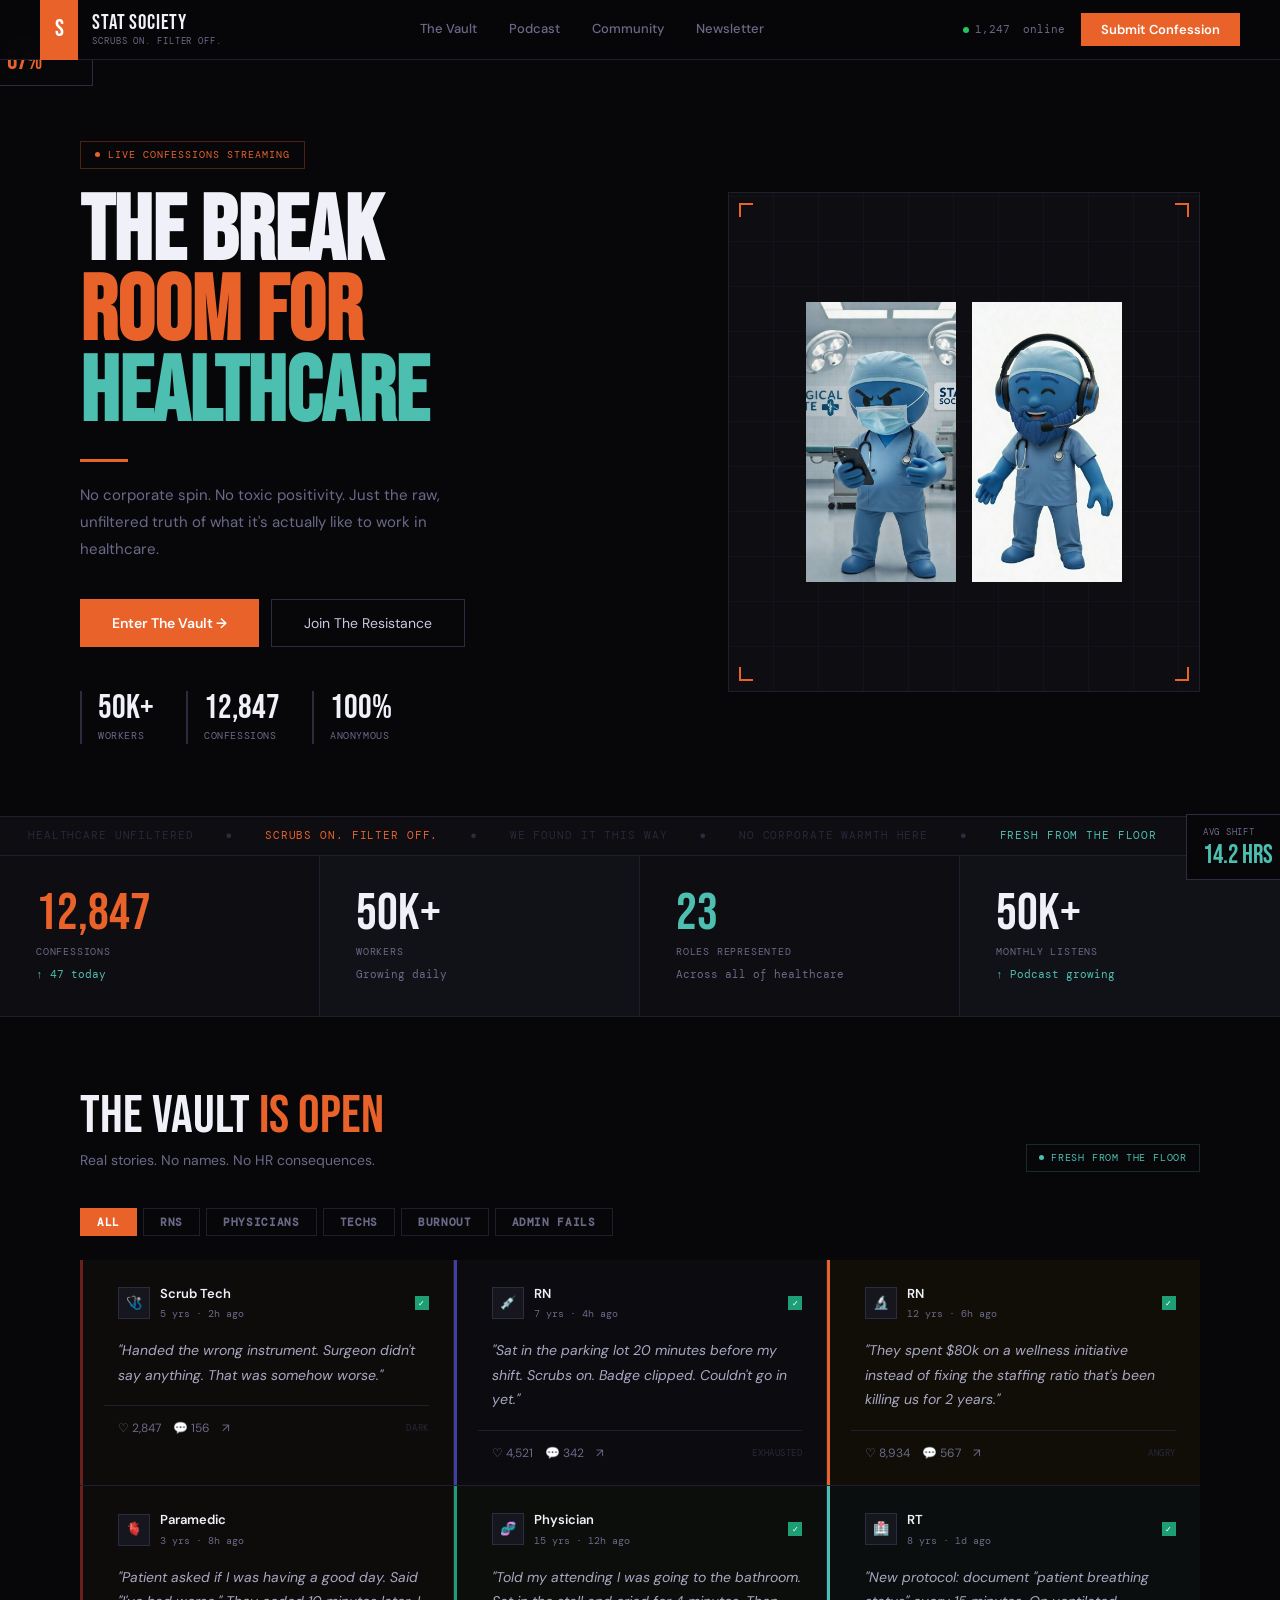
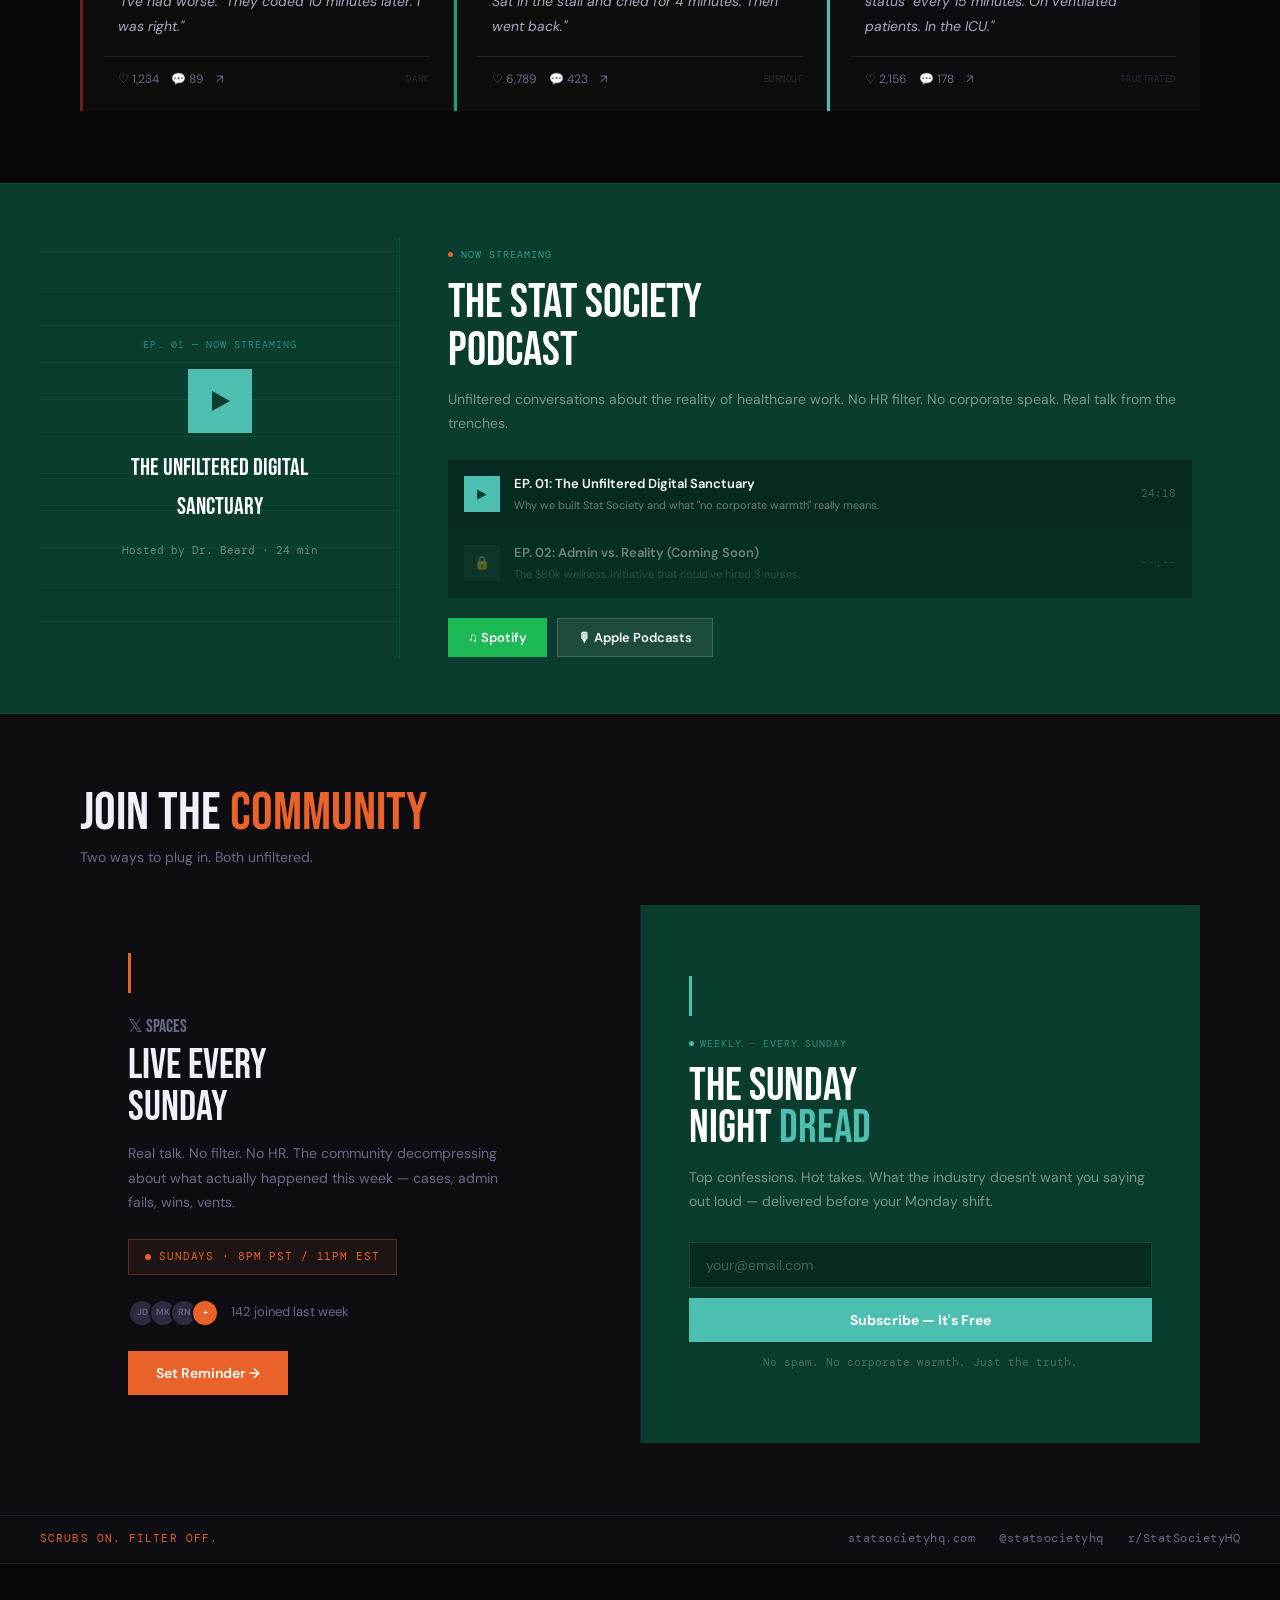
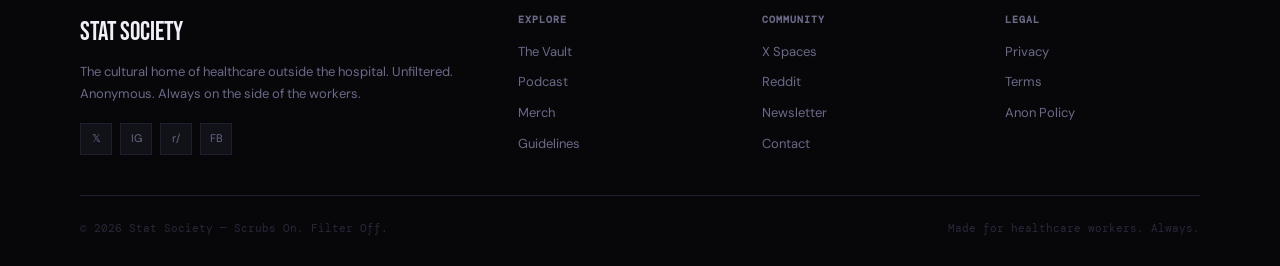
==== commit 5af3559a: "Add files via upload" ====
--- a/index.html
+++ b/index.html
@@ -10,7 +10,7 @@
   <meta property="og:image" content="assets/images/og-image.png">
   <meta property="og:type" content="website">
   <meta name="twitter:card" content="summary_large_image">
-  <link rel="icon" type="image/png" href="assets/icons/favicon.png">
+  <link rel="icon" type="image/png" href="assets/icons/logo-round.png">
   <link rel="stylesheet" href="css/style.css">
   <link rel="preconnect" href="https://fonts.googleapis.com">
   <link rel="preconnect" href="https://fonts.gstatic.com" crossorigin>
@@ -88,19 +88,19 @@
           <!-- MASCOT IMAGES — swap src when assets ready -->
           <div class="mascot-slots">
             <div class="mslot" id="slot-drblue">
-              <!-- Replace with: <img src="assets/images/dr-blue.png" alt="Dr. Blue"> -->
-              <div class="mslot-placeholder">
-                <div class="mslot-ic">🩺</div>
-                <div class="mslot-name">Dr. Blue</div>
-                <div class="mslot-hint">[ image asset ]</div>
+              <img src="assets/images/dr-blue.jpg" alt="Dr. Blue" style="width:100%;height:100%;object-fit:cover;object-position:center top;">
+              
+                
+                
+                
               </div>
             </div>
             <div class="mslot" id="slot-drbeard">
-              <!-- Replace with: <img src="assets/images/dr-beard.png" alt="Dr. Beard"> -->
-              <div class="mslot-placeholder">
-                <div class="mslot-ic">🎧</div>
-                <div class="mslot-name">Dr. Beard</div>
-                <div class="mslot-hint">[ image asset ]</div>
+              <img src="assets/images/dr-beard.jpg" alt="Dr. Beard" style="width:100%;height:100%;object-fit:cover;object-position:center top;">
+              
+                
+                
+                
               </div>
             </div>
           </div>
--- a/css/style.css
+++ b/css/style.css
@@ -1343,3 +1343,26 @@
   .spaces-card, .nl-card { padding: 32px 24px; }
   .footer-top-bar { flex-direction: column; height: auto; padding: 12px 20px; gap: 8px; }
 }
+
+/* ── MASCOT IMAGE OVERRIDES ─────────────────────── */
+.mslot {
+  border: none;
+  background: transparent;
+}
+
+.mslot img {
+  width: 100%;
+  height: 100%;
+  object-fit: contain;
+  object-position: bottom center;
+  filter: drop-shadow(0 8px 24px rgba(0,0,0,0.5));
+  transition: transform .3s ease;
+}
+
+.mslot img:hover {
+  transform: translateY(-6px) scale(1.03);
+}
+
+.mascot-bg {
+  height: 500px;
+}
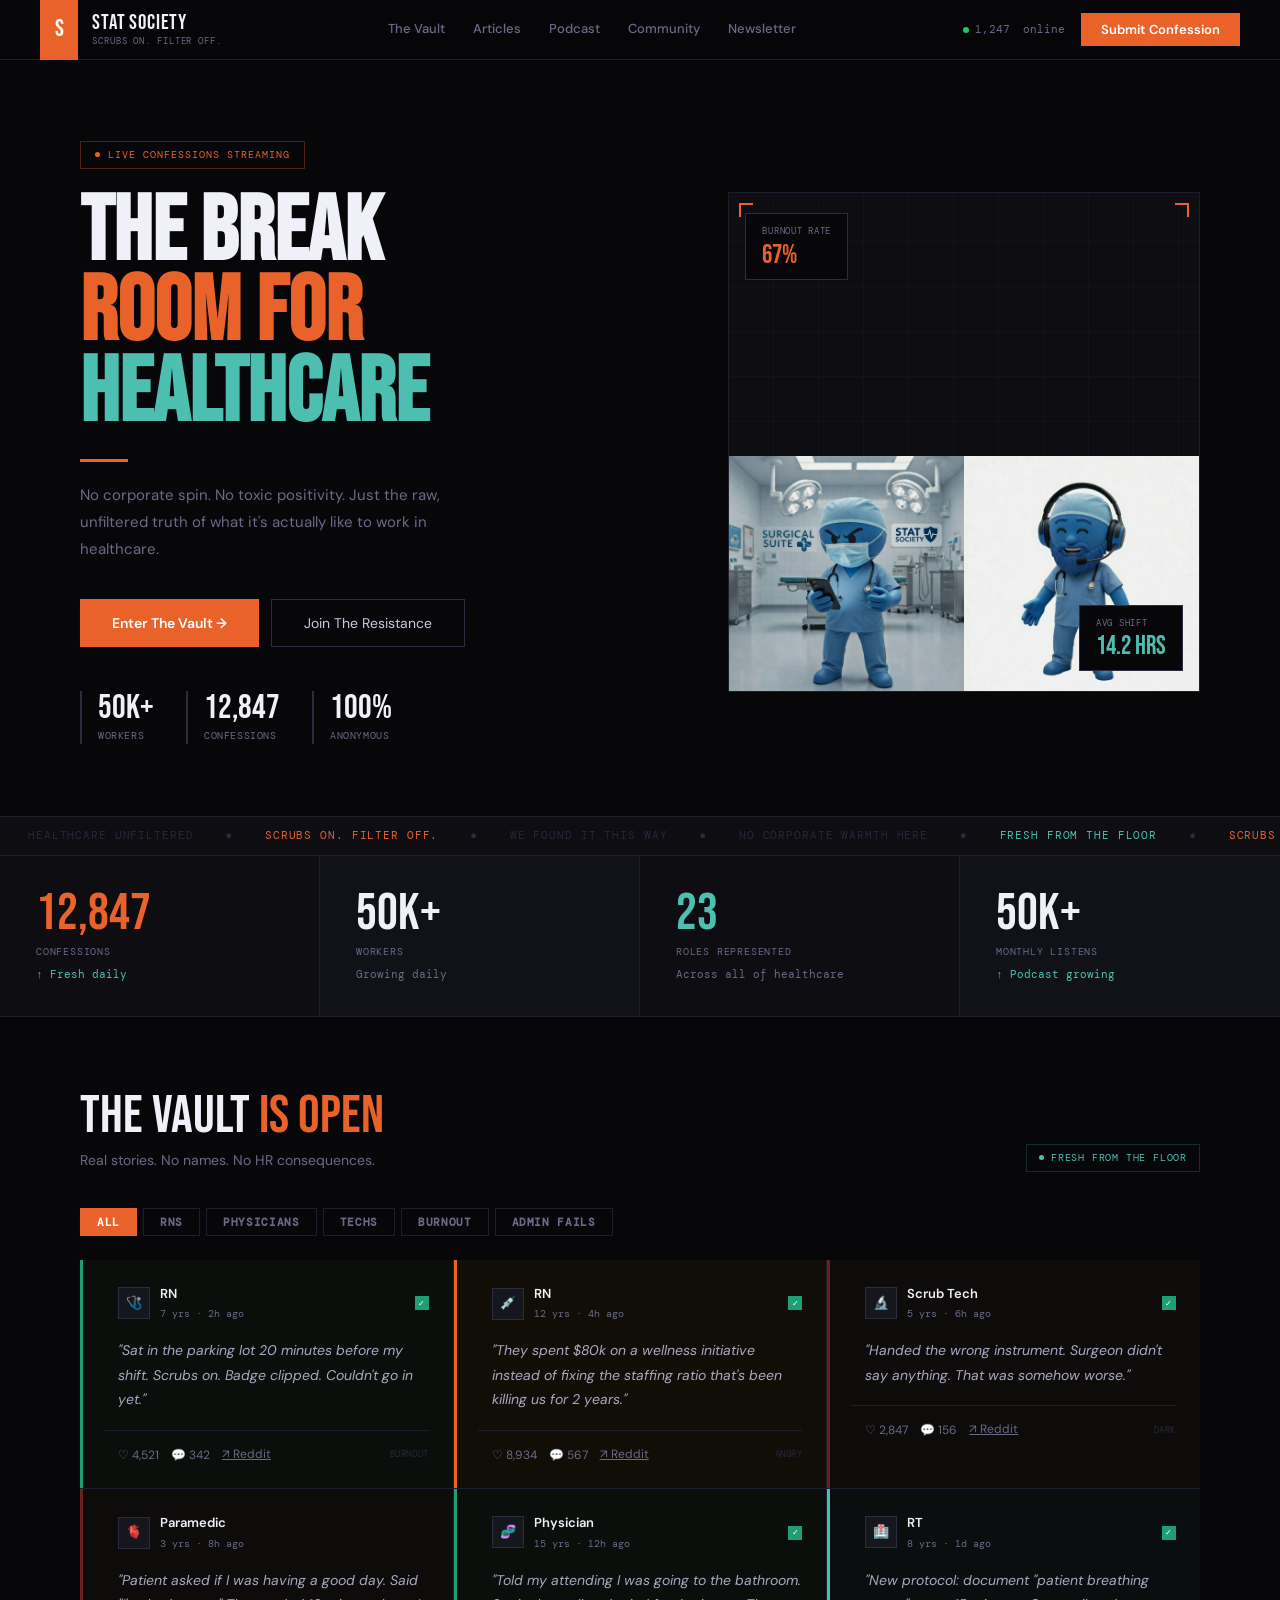
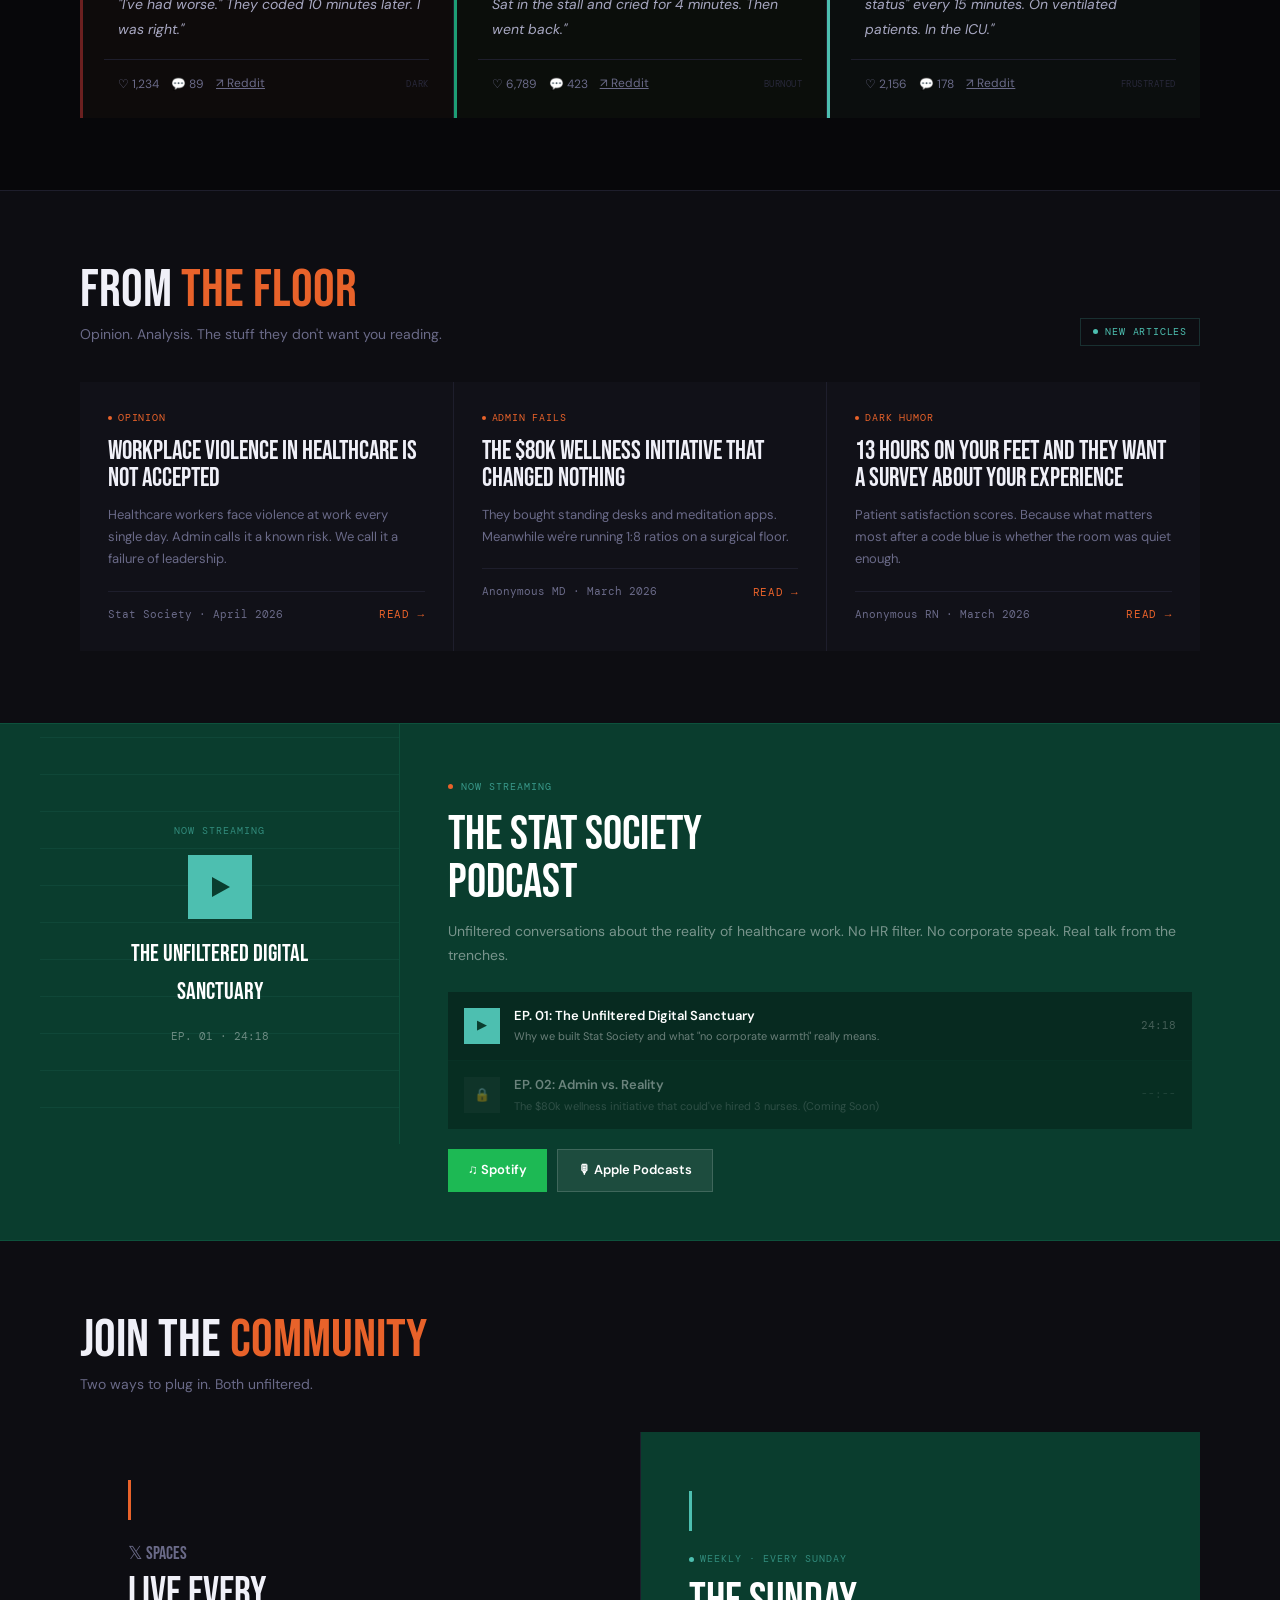
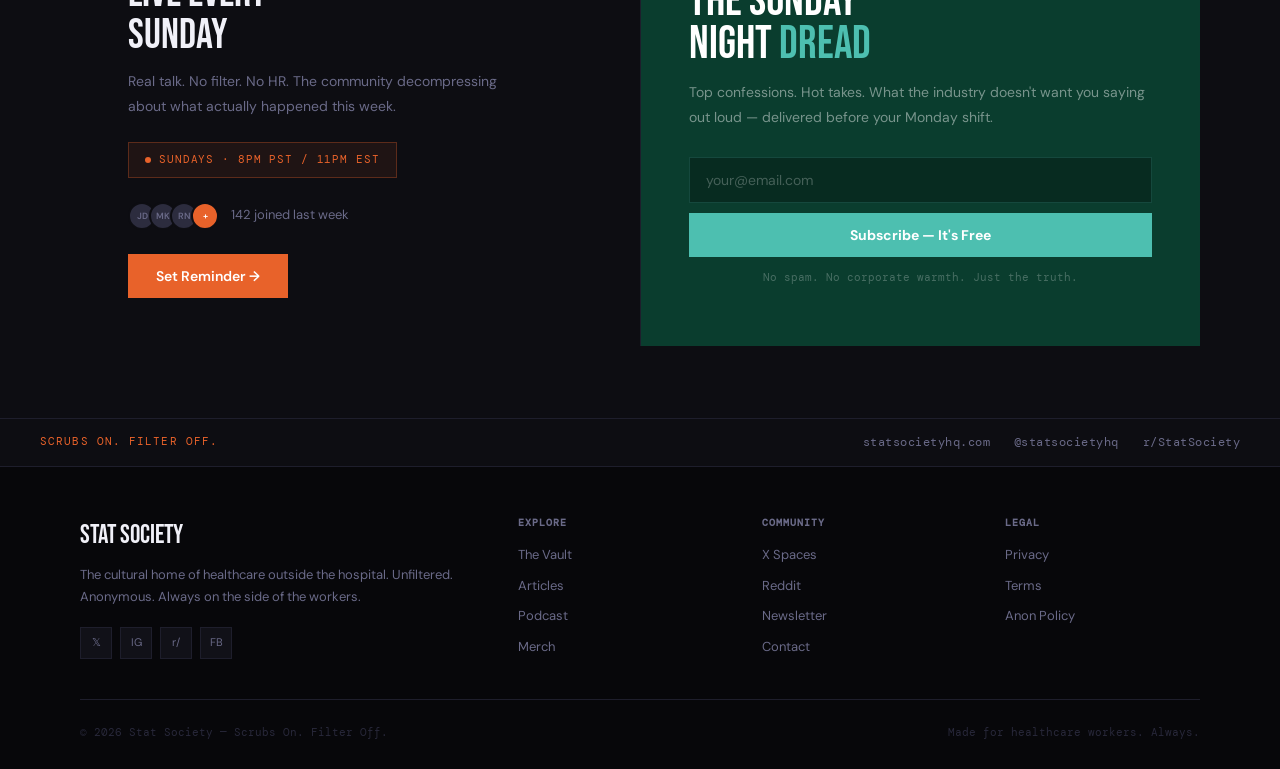
==== commit 9542ff0d: "Add files via upload" ====
--- a/index.html
+++ b/index.html
@@ -7,7 +7,6 @@
   <meta name="description" content="The break room for all of healthcare. No corporate spin. No toxic positivity. Real voices. Real medicine. No filter.">
   <meta property="og:title" content="Stat Society | Scrubs On. Filter Off.">
   <meta property="og:description" content="The break room for all of healthcare. Unfiltered. Anonymous. Always on the side of the workers.">
-  <meta property="og:image" content="assets/images/og-image.png">
   <meta property="og:type" content="website">
   <meta name="twitter:card" content="summary_large_image">
   <link rel="icon" type="image/png" href="assets/icons/logo-round.png">
@@ -29,6 +28,7 @@
     </div>
     <div class="nav-links">
       <a href="#vault">The Vault</a>
+      <a href="#articles">Articles</a>
       <a href="#podcast">Podcast</a>
       <a href="#community">Community</a>
       <a href="#newsletter">Newsletter</a>
@@ -62,49 +62,20 @@
           <button class="cta-ghost" onclick="document.getElementById('newsletter').scrollIntoView({behavior:'smooth'})">Join The Resistance</button>
         </div>
         <div class="hero-nums">
-          <div class="hnum">
-            <div class="hnum-n">50K+</div>
-            <div class="hnum-l">Workers</div>
-          </div>
-          <div class="hnum">
-            <div class="hnum-n" id="confession-hero-count">12,847</div>
-            <div class="hnum-l">Confessions</div>
-          </div>
-          <div class="hnum">
-            <div class="hnum-n">100%</div>
-            <div class="hnum-l">Anonymous</div>
-          </div>
-        </div>
-      </div>
-
+          <div class="hnum"><div class="hnum-n">50K+</div><div class="hnum-l">Workers</div></div>
+          <div class="hnum"><div class="hnum-n" id="confession-hero-count">12,847</div><div class="hnum-l">Confessions</div></div>
+          <div class="hnum"><div class="hnum-n">100%</div><div class="hnum-l">Anonymous</div></div>
+        </div>
+      </div>
       <div class="hero-right">
         <div class="mascot-bg">
           <div class="mascot-grid-overlay"></div>
-          <div class="corner cm-tl"></div>
-          <div class="corner cm-tr"></div>
-          <div class="corner cm-bl"></div>
-          <div class="corner cm-br"></div>
-
-          <!-- MASCOT IMAGES — swap src when assets ready -->
+          <div class="corner cm-tl"></div><div class="corner cm-tr"></div>
+          <div class="corner cm-bl"></div><div class="corner cm-br"></div>
           <div class="mascot-slots">
-            <div class="mslot" id="slot-drblue">
-              <img src="assets/images/dr-blue.jpg" alt="Dr. Blue" style="width:100%;height:100%;object-fit:cover;object-position:center top;">
-              
-                
-                
-                
-              </div>
-            </div>
-            <div class="mslot" id="slot-drbeard">
-              <img src="assets/images/dr-beard.jpg" alt="Dr. Beard" style="width:100%;height:100%;object-fit:cover;object-position:center top;">
-              
-                
-                
-                
-              </div>
-            </div>
-          </div>
-
+            <div class="mslot"><img src="assets/images/dr-blue.jpg" alt="Dr. Blue"></div>
+            <div class="mslot"><img src="assets/images/dr-beard.jpg" alt="Dr. Beard"></div>
+          </div>
           <div class="mstat mstat-tl">
             <div class="mstat-l">Burnout Rate</div>
             <div class="mstat-v orange">67%</div>
@@ -131,7 +102,6 @@
       <span class="ti">Now Podcasting</span><span class="ti sep">●</span>
       <span class="ti teal">Fresh From The Floor</span><span class="ti sep">●</span>
       <span class="ti hot">Scrubs On. Filter Off.</span><span class="ti sep">●</span>
-      <!-- duplicated for seamless loop -->
       <span class="ti">Healthcare Unfiltered</span><span class="ti sep">●</span>
       <span class="ti hot">Scrubs On. Filter Off.</span><span class="ti sep">●</span>
       <span class="ti">We Found It This Way</span><span class="ti sep">●</span>
@@ -147,26 +117,10 @@
 
   <!-- STATS BAR -->
   <div class="stats-row">
-    <div class="scell">
-      <div class="sn orange" id="stat-confessions">12,847</div>
-      <div class="sl">Confessions</div>
-      <div class="sd teal">↑ 47 today</div>
-    </div>
-    <div class="scell alt">
-      <div class="sn">50K+</div>
-      <div class="sl">Workers</div>
-      <div class="sd muted">Growing daily</div>
-    </div>
-    <div class="scell">
-      <div class="sn teal">23</div>
-      <div class="sl">Roles Represented</div>
-      <div class="sd muted">Across all of healthcare</div>
-    </div>
-    <div class="scell alt">
-      <div class="sn">50K+</div>
-      <div class="sl">Monthly Listens</div>
-      <div class="sd teal">↑ Podcast growing</div>
-    </div>
+    <div class="scell"><div class="sn orange" id="stat-confessions">12,847</div><div class="sl">Confessions</div><div class="sd teal">↑ Fresh daily</div></div>
+    <div class="scell alt"><div class="sn">50K+</div><div class="sl">Workers</div><div class="sd muted">Growing daily</div></div>
+    <div class="scell"><div class="sn teal">23</div><div class="sl">Roles Represented</div><div class="sd muted">Across all of healthcare</div></div>
+    <div class="scell alt"><div class="sn">50K+</div><div class="sl">Monthly Listens</div><div class="sd teal">↑ Podcast growing</div></div>
   </div>
 
   <!-- CONFESSIONS VAULT -->
@@ -177,12 +131,8 @@
           <div class="sec-title">The Vault <em>Is Open</em></div>
           <div class="sec-sub">Real stories. No names. No HR consequences.</div>
         </div>
-        <div class="fresh-tag">
-          <div class="fresh-dot"></div>
-          Fresh From The Floor
-        </div>
-      </div>
-
+        <div class="fresh-tag"><div class="fresh-dot"></div>Fresh From The Floor</div>
+      </div>
       <div class="filters" id="filters">
         <button class="fb on" onclick="filterConfessions(this,'all')">All</button>
         <button class="fb" onclick="filterConfessions(this,'rn')">RNs</button>
@@ -191,58 +141,76 @@
         <button class="fb" onclick="filterConfessions(this,'burnout')">Burnout</button>
         <button class="fb" onclick="filterConfessions(this,'admin')">Admin Fails</button>
       </div>
-
-      <!-- Loading state -->
       <div id="confessions-loading" class="loading-state">
         <div class="loading-dots"><span></span><span></span><span></span></div>
         <p>Loading from the floor...</p>
       </div>
-
       <div class="cgrid" id="confessions-grid"></div>
       <button class="load-more-btn" id="load-more" onclick="loadMore()" style="display:none;">Load More Confessions ↓</button>
     </div>
   </section>
+
+  <!-- ARTICLES -->
+  <section class="articles-section" id="articles">
+    <div class="wrap">
+      <div class="sec-head">
+        <div>
+          <div class="sec-title">From <em>The Floor</em></div>
+          <div class="sec-sub">Opinion. Analysis. The stuff they don't want you reading.</div>
+        </div>
+        <div class="fresh-tag"><div class="fresh-dot"></div>New Articles</div>
+      </div>
+      <div id="articles-loading" class="loading-state">
+        <div class="loading-dots"><span></span><span></span><span></span></div>
+        <p>Loading articles...</p>
+      </div>
+      <div class="articles-grid" id="articles-grid"></div>
+    </div>
+  </section>
+
+  <!-- ARTICLE MODAL -->
+  <div class="article-modal-overlay" id="article-modal" onclick="closeArticleModal(event)">
+    <div class="article-modal">
+      <button class="article-modal-close" onclick="closeArticleModal()">✕</button>
+      <div class="article-modal-tag" id="modal-tag"></div>
+      <div class="article-modal-title" id="modal-title"></div>
+      <div class="article-modal-meta" id="modal-meta"></div>
+      <div class="article-modal-body" id="modal-body"></div>
+    </div>
+  </div>
 
   <!-- PODCAST -->
   <section class="pod-section" id="podcast">
     <div class="pod-inner">
       <div class="pod-cover">
         <div class="pod-cover-grid"></div>
-        <div class="pod-tag-txt">Ep. 01 — Now Streaming</div>
-        <div class="pod-play" onclick="showToast('Loading episode 01... 🎧')">
+        <div class="pod-tag-txt">Now Streaming</div>
+        <div class="pod-play" id="pod-play-btn" onclick="togglePlayer()">
           <div class="play-tri"></div>
         </div>
-        <div class="pod-ep-title">The Unfiltered Digital Sanctuary</div>
-        <div class="pod-host-txt">Hosted by Dr. Beard · 24 min</div>
+        <div class="pod-ep-title" id="pod-featured-title">The Unfiltered Digital Sanctuary</div>
+        <div class="pod-host-txt" id="pod-featured-host">Hosted by Dr. Beard</div>
+        <!-- Spotify embed player — swap YOUR_EPISODE_ID -->
+        <div class="pod-player-embed" id="pod-embed" style="display:none;">
+          <iframe id="spotify-embed"
+            src=""
+            allow="autoplay; clipboard-write; encrypted-media; fullscreen; picture-in-picture"
+            loading="lazy">
+          </iframe>
+        </div>
       </div>
       <div class="pod-right">
-        <div class="pod-eyebrow">
-          <div class="eyebrow-dot"></div>
-          <span>Now Streaming</span>
-        </div>
+        <div class="pod-eyebrow"><div class="eyebrow-dot"></div><span>Now Streaming</span></div>
         <div class="pod-big-title">The Stat Society<br>Podcast</div>
         <div class="pod-sub">Unfiltered conversations about the reality of healthcare work. No HR filter. No corporate speak. Real talk from the trenches.</div>
-        <div class="ep-list">
-          <div class="ep-row">
-            <div class="ep-ic live">▶</div>
-            <div class="ep-info">
-              <div class="ep-n">EP. 01: The Unfiltered Digital Sanctuary</div>
-              <div class="ep-d">Why we built Stat Society and what "no corporate warmth" really means.</div>
-            </div>
-            <div class="ep-dur">24:18</div>
-          </div>
-          <div class="ep-row locked">
-            <div class="ep-ic">🔒</div>
-            <div class="ep-info">
-              <div class="ep-n">EP. 02: Admin vs. Reality (Coming Soon)</div>
-              <div class="ep-d">The $80k wellness initiative that could've hired 3 nurses.</div>
-            </div>
-            <div class="ep-dur">--:--</div>
+        <div class="ep-list" id="episodes-list">
+          <div class="loading-state" style="padding:20px;">
+            <div class="loading-dots"><span></span><span></span><span></span></div>
           </div>
         </div>
         <div class="plat-row">
-          <button class="plat-btn spotify">♫ Spotify</button>
-          <button class="plat-btn apple">🎙 Apple Podcasts</button>
+          <a class="plat-btn spotify" id="spotify-link" href="#" target="_blank">♫ Spotify</a>
+          <a class="plat-btn apple" id="apple-link" href="#" target="_blank">🎙 Apple Podcasts</a>
         </div>
       </div>
     </div>
@@ -258,34 +226,21 @@
         </div>
       </div>
       <div class="comm-grid">
-
-        <!-- X SPACES -->
         <div class="spaces-card">
           <div class="spaces-platform">𝕏 Spaces</div>
           <div class="spaces-title">Live Every<br>Sunday</div>
-          <div class="spaces-sub">Real talk. No filter. No HR. The community decompressing about what actually happened this week — cases, admin fails, wins, vents.</div>
-          <div class="time-chip">
-            <div class="time-dot"></div>
-            <div class="time-txt">Sundays · 8PM PST / 11PM EST</div>
-          </div>
+          <div class="spaces-sub">Real talk. No filter. No HR. The community decompressing about what actually happened this week.</div>
+          <div class="time-chip"><div class="time-dot"></div><div class="time-txt">Sundays · 8PM PST / 11PM EST</div></div>
           <div class="av-row">
             <div class="avs">
-              <div class="av">JD</div>
-              <div class="av">MK</div>
-              <div class="av">RN</div>
-              <div class="av hot">+</div>
+              <div class="av">JD</div><div class="av">MK</div><div class="av">RN</div><div class="av hot">+</div>
             </div>
             <div class="av-txt">142 joined last week</div>
           </div>
           <button class="btn-orange" onclick="showToast('Reminder set — Sundays 8PM PST! 🎙')">Set Reminder →</button>
         </div>
-
-        <!-- NEWSLETTER -->
         <div class="nl-card" id="newsletter">
-          <div class="nl-eyebrow">
-            <div class="nl-dot"></div>
-            Weekly · Every Sunday
-          </div>
+          <div class="nl-eyebrow"><div class="nl-dot"></div>Weekly · Every Sunday</div>
           <div class="nl-title">The Sunday<br>Night <em>Dread</em></div>
           <div class="nl-sub">Top confessions. Hot takes. What the industry doesn't want you saying out loud — delivered before your Monday shift.</div>
           <form class="nl-form" onsubmit="handleNewsletterSubmit(event)">
@@ -294,7 +249,6 @@
           </form>
           <div class="nl-fine">No spam. No corporate warmth. Just the truth.</div>
         </div>
-
       </div>
     </div>
   </section>
@@ -306,7 +260,7 @@
       <div class="ftb-links">
         <a href="https://statsocietyhq.com" target="_blank">statsocietyhq.com</a>
         <a href="https://instagram.com/statsocietyhq" target="_blank">@statsocietyhq</a>
-        <a href="https://reddit.com/r/StatSocietyHQ" target="_blank">r/StatSocietyHQ</a>
+        <a href="https://reddit.com/r/StatSociety" target="_blank">r/StatSociety</a>
       </div>
     </div>
     <div class="footer-inner">
@@ -317,34 +271,29 @@
           <div class="ft-socs">
             <a class="ft-soc" href="https://twitter.com/Statsociet73928" target="_blank">𝕏</a>
             <a class="ft-soc" href="https://instagram.com/statsocietyhq" target="_blank">IG</a>
-            <a class="ft-soc" href="https://reddit.com/r/StatSocietyHQ" target="_blank">r/</a>
+            <a class="ft-soc" href="https://reddit.com/r/StatSociety" target="_blank">r/</a>
             <a class="ft-soc" href="https://facebook.com/profile.php?id=61580589196637" target="_blank">FB</a>
           </div>
         </div>
         <div>
           <div class="ft-col-title">Explore</div>
           <div class="ft-links">
-            <a href="#vault">The Vault</a>
-            <a href="#">Podcast</a>
-            <a href="#">Merch</a>
-            <a href="#">Guidelines</a>
+            <a href="#vault">The Vault</a><a href="#articles">Articles</a>
+            <a href="#podcast">Podcast</a><a href="#">Merch</a>
           </div>
         </div>
         <div>
           <div class="ft-col-title">Community</div>
           <div class="ft-links">
             <a href="#community">X Spaces</a>
-            <a href="https://reddit.com/r/StatSocietyHQ" target="_blank">Reddit</a>
-            <a href="#newsletter">Newsletter</a>
-            <a href="#">Contact</a>
+            <a href="https://reddit.com/r/StatSociety" target="_blank">Reddit</a>
+            <a href="#newsletter">Newsletter</a><a href="#">Contact</a>
           </div>
         </div>
         <div>
           <div class="ft-col-title">Legal</div>
           <div class="ft-links">
-            <a href="#">Privacy</a>
-            <a href="#">Terms</a>
-            <a href="#">Anon Policy</a>
+            <a href="#">Privacy</a><a href="#">Terms</a><a href="#">Anon Policy</a>
           </div>
         </div>
       </div>
@@ -396,10 +345,7 @@
   </div>
 
   <!-- TOAST -->
-  <div id="toast">
-    <div class="toast-check">✓</div>
-    <span id="toast-msg">Done!</span>
-  </div>
+  <div id="toast"><div class="toast-check">✓</div><span id="toast-msg">Done!</span></div>
 
   <script src="js/config.js"></script>
   <script src="js/sheets.js"></script>
--- a/css/style.css
+++ b/css/style.css
@@ -3,7 +3,6 @@
    Scrubs On. Filter Off.
    ============================================================ */
 
-/* RESET & ROOT */
 *, *::before, *::after { margin: 0; padding: 0; box-sizing: border-box; }
 
 :root {
@@ -36,19 +35,13 @@
   overflow-x: hidden;
 }
 
-/* TYPOGRAPHY */
-.bb { font-family: 'Bebas Neue', sans-serif; letter-spacing: 0.02em; }
-.mn { font-family: 'DM Mono', monospace; }
-
-/* ANIMATIONS */
-@keyframes blink { 0%,100%{opacity:1;} 50%{opacity:.25;} }
-@keyframes scroll { 0%{transform:translateX(0);} 100%{transform:translateX(-50%);} }
-@keyframes fadeUp { from{opacity:0;transform:translateY(16px);} to{opacity:1;transform:translateY(0);} }
-@keyframes dotPulse { 0%,80%,100%{transform:scale(0);} 40%{transform:scale(1);} }
-
-/* ============================================================
-   NAV
-   ============================================================ */
+@keyframes blink   { 0%,100%{opacity:1;} 50%{opacity:.25;} }
+@keyframes scroll  { 0%{transform:translateX(0);} 100%{transform:translateX(-50%);} }
+@keyframes fadeUp  { from{opacity:0;transform:translateY(16px);} to{opacity:1;transform:translateY(0);} }
+@keyframes dotPulse{ 0%,80%,100%{transform:scale(0);} 40%{transform:scale(1);} }
+@keyframes floatUp { 0%,100%{transform:translateY(0);} 50%{transform:translateY(-8px);} }
+
+/* ── NAV ─────────────────────────────────────────── */
 #nav {
   background: rgba(7,7,10,0.96);
   border-bottom: 1px solid var(--brd);
@@ -63,1306 +56,346 @@
   backdrop-filter: blur(12px);
 }
 
-.logo { display: flex; align-items: center; gap: 0; }
-
+.logo { display: flex; align-items: center; }
 .logo-sq {
-  width: 38px;
-  height: 60px;
+  width: 38px; height: 60px;
   background: var(--or);
-  display: flex;
-  align-items: center;
-  justify-content: center;
+  display: flex; align-items: center; justify-content: center;
   font-family: 'Bebas Neue', sans-serif;
-  font-size: 24px;
-  color: #fff;
-  margin-right: 14px;
-  flex-shrink: 0;
-}
-
-.logo-name {
-  font-family: 'Bebas Neue', sans-serif;
-  font-size: 21px;
-  letter-spacing: 0.04em;
-  color: var(--tx);
-  line-height: 1.1;
-}
-
-.logo-tag {
-  font-family: 'DM Mono', monospace;
-  font-size: 9px;
-  color: var(--mt);
-  letter-spacing: 0.1em;
-  text-transform: uppercase;
-}
-
-.nav-links { display: flex; gap: 32px; }
-
-.nav-links a {
-  color: var(--mt);
-  font-size: 13px;
-  font-weight: 500;
-  text-decoration: none;
-  transition: color .15s;
-}
-
+  font-size: 24px; color: #fff; margin-right: 14px; flex-shrink: 0;
+}
+.logo-name { font-family: 'Bebas Neue', sans-serif; font-size: 21px; letter-spacing: 0.04em; line-height: 1.1; }
+.logo-tag  { font-family: 'DM Mono', monospace; font-size: 9px; color: var(--mt); letter-spacing: 0.1em; text-transform: uppercase; }
+.nav-links { display: flex; gap: 28px; }
+.nav-links a { color: var(--mt); font-size: 13px; font-weight: 500; text-decoration: none; transition: color .15s; }
 .nav-links a:hover { color: var(--tx); }
-
 .nav-right { display: flex; align-items: center; gap: 16px; }
-
-.online-count {
-  display: flex;
-  align-items: center;
-  gap: 6px;
-  font-size: 11px;
-  color: var(--mt);
-  font-family: 'DM Mono', monospace;
-}
-
-.dot-live {
-  width: 6px;
-  height: 6px;
-  background: #22c55e;
-  border-radius: 50%;
-  animation: blink 2s infinite;
-}
-
-.btn-nav {
-  background: var(--or);
-  color: #fff;
-  border: none;
-  padding: 8px 20px;
-  font-size: 13px;
-  font-weight: 600;
-  cursor: pointer;
-  font-family: 'DM Sans', sans-serif;
-  transition: background .15s;
-}
-
+.online-count { display: flex; align-items: center; gap: 6px; font-size: 11px; color: var(--mt); font-family: 'DM Mono', monospace; }
+.dot-live { width: 6px; height: 6px; background: #22c55e; border-radius: 50%; animation: blink 2s infinite; }
+.btn-nav { background: var(--or); color: #fff; border: none; padding: 8px 20px; font-size: 13px; font-weight: 600; cursor: pointer; font-family: 'DM Sans', sans-serif; transition: background .15s; }
 .btn-nav:hover { background: var(--or2); }
 
-/* ============================================================
-   HERO
-   ============================================================ */
+/* ── HERO ────────────────────────────────────────── */
 .hero-section { background: var(--bg); }
-
 .hero-wrap {
-  max-width: 1200px;
-  margin: 0 auto;
+  max-width: 1200px; margin: 0 auto;
   padding: 80px 40px 72px;
-  display: grid;
-  grid-template-columns: 1.1fr 0.9fr;
-  gap: 72px;
-  align-items: center;
-}
-
-.hero-eyebrow {
-  display: inline-flex;
-  align-items: center;
-  gap: 8px;
-  margin-bottom: 24px;
-  border: 1px solid rgba(232,98,42,0.3);
-  padding: 5px 14px;
-}
-
-.eyebrow-dot {
-  width: 5px;
-  height: 5px;
-  background: var(--or);
-  border-radius: 50%;
-  animation: blink 1.5s infinite;
-}
-
-.hero-eyebrow span {
-  font-family: 'DM Mono', monospace;
-  font-size: 10px;
-  color: var(--or);
-  text-transform: uppercase;
-  letter-spacing: 0.1em;
-}
-
-h1 {
-  font-family: 'Bebas Neue', sans-serif;
-  line-height: 0.88;
-  margin-bottom: 24px;
-}
-
+  display: grid; grid-template-columns: 1.1fr 0.9fr;
+  gap: 72px; align-items: center;
+}
+.hero-eyebrow { display: inline-flex; align-items: center; gap: 8px; margin-bottom: 24px; border: 1px solid rgba(232,98,42,0.3); padding: 5px 14px; }
+.eyebrow-dot { width: 5px; height: 5px; background: var(--or); border-radius: 50%; animation: blink 1.5s infinite; }
+.hero-eyebrow span { font-family: 'DM Mono', monospace; font-size: 10px; color: var(--or); text-transform: uppercase; letter-spacing: 0.1em; }
+h1 { font-family: 'Bebas Neue', sans-serif; line-height: 0.88; margin-bottom: 24px; }
 .h1-l1 { font-size: 92px; color: var(--tx); display: block; }
 .h1-l2 { font-size: 92px; color: var(--or); display: block; }
 .h1-l3 { font-size: 92px; color: var(--tl2); display: block; }
-
-.hero-rule {
-  width: 48px;
-  height: 3px;
-  background: var(--or);
-  margin-bottom: 20px;
-}
-
-.hero-sub {
-  color: var(--mt);
-  font-size: 15px;
-  line-height: 1.8;
-  max-width: 420px;
-  margin-bottom: 36px;
-}
-
+.hero-rule { width: 48px; height: 3px; background: var(--or); margin-bottom: 20px; }
+.hero-sub { color: var(--mt); font-size: 15px; line-height: 1.8; max-width: 420px; margin-bottom: 36px; }
 .hero-ctas { display: flex; gap: 12px; margin-bottom: 44px; }
-
-.cta-primary {
-  background: var(--or);
-  color: #fff;
-  border: none;
-  padding: 14px 32px;
-  font-size: 14px;
-  font-weight: 600;
-  cursor: pointer;
-  font-family: 'DM Sans', sans-serif;
-  transition: background .15s, transform .1s;
-}
-
+.cta-primary { background: var(--or); color: #fff; border: none; padding: 14px 32px; font-size: 14px; font-weight: 600; cursor: pointer; font-family: 'DM Sans', sans-serif; transition: background .15s, transform .1s; }
 .cta-primary:hover { background: var(--or2); transform: translateY(-1px); }
-
-.cta-ghost {
-  background: transparent;
-  color: var(--lt);
-  border: 1px solid var(--brd2);
-  padding: 14px 32px;
-  font-size: 14px;
-  cursor: pointer;
-  font-family: 'DM Sans', sans-serif;
-  transition: border-color .15s;
-}
-
+.cta-ghost { background: transparent; color: var(--lt); border: 1px solid var(--brd2); padding: 14px 32px; font-size: 14px; cursor: pointer; font-family: 'DM Sans', sans-serif; transition: border-color .15s; }
 .cta-ghost:hover { border-color: var(--mt); }
-
 .hero-nums { display: flex; gap: 32px; }
-
-.hnum {
-  border-left: 2px solid var(--brd2);
-  padding-left: 16px;
-}
-
-.hnum-n {
-  font-family: 'Bebas Neue', sans-serif;
-  font-size: 34px;
-  line-height: 1;
-  color: var(--tx);
-}
-
-.hnum-l {
-  font-size: 10px;
-  color: var(--mt);
-  font-family: 'DM Mono', monospace;
-  text-transform: uppercase;
-  letter-spacing: 0.06em;
-  margin-top: 3px;
-}
-
-/* MASCOT ZONE */
+.hnum { border-left: 2px solid var(--brd2); padding-left: 16px; }
+.hnum-n { font-family: 'Bebas Neue', sans-serif; font-size: 34px; line-height: 1; color: var(--tx); }
+.hnum-l { font-size: 10px; color: var(--mt); font-family: 'DM Mono', monospace; text-transform: uppercase; letter-spacing: 0.06em; margin-top: 3px; }
+
+/* ── MASCOT ZONE ─────────────────────────────────── */
 .mascot-bg {
   background: var(--s1);
   border: 1px solid var(--brd);
-  height: 460px;
-  display: flex;
-  align-items: center;
-  justify-content: center;
-  gap: 16px;
-  padding: 32px;
-  position: relative;
-  overflow: hidden;
-}
-
+  height: 500px;
+  display: flex; align-items: flex-end; justify-content: center;
+  gap: 0; padding: 0;
+  position: relative; overflow: hidden;
+}
 .mascot-grid-overlay {
-  position: absolute;
-  inset: 0;
+  position: absolute; inset: 0;
   background:
     repeating-linear-gradient(0deg, transparent, transparent 44px, var(--brd) 44px, var(--brd) 45px),
     repeating-linear-gradient(90deg, transparent, transparent 44px, var(--brd) 44px, var(--brd) 45px);
-  opacity: .4;
-}
-
-.corner {
-  position: absolute;
-  width: 14px;
-  height: 14px;
-}
-
+  opacity: .3;
+}
+.corner { position: absolute; width: 14px; height: 14px; }
 .cm-tl { top: 10px; left: 10px; border-top: 2px solid var(--or); border-left: 2px solid var(--or); }
 .cm-tr { top: 10px; right: 10px; border-top: 2px solid var(--or); border-right: 2px solid var(--or); }
 .cm-bl { bottom: 10px; left: 10px; border-bottom: 2px solid var(--or); border-left: 2px solid var(--or); }
 .cm-br { bottom: 10px; right: 10px; border-bottom: 2px solid var(--or); border-right: 2px solid var(--or); }
-
-.mascot-slots {
-  position: relative;
-  z-index: 1;
-  display: flex;
-  gap: 16px;
-  height: 100%;
-  align-items: center;
-}
-
-.mslot {
-  width: 150px;
-  height: 280px;
-  border: 1px dashed var(--brd2);
-  display: flex;
-  align-items: center;
-  justify-content: center;
-  overflow: hidden;
-  transition: border-color .2s;
-}
-
-/* When real image is dropped in */
+.mascot-slots { position: relative; z-index: 1; display: flex; align-items: flex-end; height: 100%; width: 100%; }
+.mslot { flex: 1; height: 100%; display: flex; align-items: flex-end; justify-content: center; overflow: hidden; border: none; background: transparent; }
 .mslot img {
-  width: 100%;
-  height: 100%;
-  object-fit: contain;
-  object-position: bottom center;
-}
-
-.mslot-placeholder {
-  display: flex;
-  flex-direction: column;
-  align-items: center;
-  gap: 10px;
-}
-
-.mslot-ic {
-  width: 52px;
-  height: 52px;
-  border: 1px solid var(--brd2);
-  display: flex;
-  align-items: center;
-  justify-content: center;
-  font-size: 22px;
-}
-
-.mslot-name {
-  font-family: 'Bebas Neue', sans-serif;
-  font-size: 20px;
-  color: var(--tx);
-}
-
-.mslot-hint {
-  font-size: 9px;
-  color: var(--dm);
-  font-family: 'DM Mono', monospace;
-  letter-spacing: 0.06em;
-  text-transform: uppercase;
-}
-
-.mstat {
-  position: absolute;
-  background: var(--bg);
-  border: 1px solid var(--brd2);
-  padding: 10px 16px;
-  z-index: 2;
-}
-
-.mstat-tl { top: 20px; left: -10px; }
-.mstat-br { bottom: 20px; right: -10px; }
-
-.mstat-l {
-  font-size: 9px;
-  color: var(--mt);
-  font-family: 'DM Mono', monospace;
-  text-transform: uppercase;
-  letter-spacing: 0.08em;
-  margin-bottom: 4px;
-}
-
-.mstat-v {
-  font-family: 'Bebas Neue', sans-serif;
-  font-size: 26px;
-  line-height: 1;
-}
-
-/* ============================================================
-   TICKER
-   ============================================================ */
-.ticker {
-  background: var(--s1);
-  border-top: 1px solid var(--brd);
-  border-bottom: 1px solid var(--brd);
-  overflow: hidden;
-  padding: 10px 0;
-}
-
-.ticker-track {
-  display: flex;
-  white-space: nowrap;
-  animation: scroll 30s linear infinite;
-}
-
-.ti {
-  padding: 0 28px;
-  font-family: 'DM Mono', monospace;
-  font-size: 11px;
-  color: var(--dm);
-  text-transform: uppercase;
-  letter-spacing: 0.08em;
-}
-
+  width: 100%; height: 95%;
+  object-fit: contain; object-position: bottom center;
+  mix-blend-mode: luminosity;
+  filter: contrast(1.05) brightness(0.95);
+  transition: transform .4s ease;
+  animation: floatUp 6s ease-in-out infinite;
+}
+.mslot:first-child img { animation-delay: 0s; }
+.mslot:last-child img  { animation-delay: 3s; }
+.mslot img:hover { transform: scale(1.04); }
+.mstat { position: absolute; background: var(--bg); border: 1px solid var(--brd2); padding: 10px 16px; z-index: 2; }
+.mstat-tl { top: 20px; left: 16px; }
+.mstat-br { bottom: 20px; right: 16px; }
+.mstat-l { font-size: 9px; color: var(--mt); font-family: 'DM Mono', monospace; text-transform: uppercase; letter-spacing: 0.08em; margin-bottom: 4px; }
+.mstat-v { font-family: 'Bebas Neue', sans-serif; font-size: 26px; line-height: 1; }
+
+/* ── TICKER ──────────────────────────────────────── */
+.ticker { background: var(--s1); border-top: 1px solid var(--brd); border-bottom: 1px solid var(--brd); overflow: hidden; padding: 10px 0; }
+.ticker-track { display: flex; white-space: nowrap; animation: scroll 30s linear infinite; }
+.ti { padding: 0 28px; font-family: 'DM Mono', monospace; font-size: 11px; color: var(--dm); text-transform: uppercase; letter-spacing: 0.08em; }
 .ti.hot  { color: var(--or); }
 .ti.teal { color: var(--tl2); }
 .ti.sep  { color: var(--brd2); padding: 0 4px; }
 
-/* ============================================================
-   STATS BAR
-   ============================================================ */
-.stats-row {
-  display: grid;
-  grid-template-columns: repeat(4, 1fr);
-  border-bottom: 1px solid var(--brd);
-}
-
-.scell {
-  padding: 32px 36px;
-  border-right: 1px solid var(--brd);
-  position: relative;
-  background: var(--s1);
-  transition: background .2s;
-}
-
+/* ── STATS BAR ───────────────────────────────────── */
+.stats-row { display: grid; grid-template-columns: repeat(4,1fr); border-bottom: 1px solid var(--brd); }
+.scell { padding: 32px 36px; border-right: 1px solid var(--brd); position: relative; background: var(--s1); }
 .scell.alt { background: var(--s2); }
 .scell:last-child { border-right: none; }
-
-.scell::after {
-  content: '';
-  position: absolute;
-  top: 0; left: 0; right: 0;
-  height: 3px;
-  opacity: 0;
-  transition: opacity .2s;
-}
-
-.scell:hover::after { opacity: 1; background: var(--or); }
-.scell:nth-child(3):hover::after { background: var(--tl2); }
-
-.sn {
-  font-family: 'Bebas Neue', sans-serif;
-  font-size: 52px;
-  line-height: 1;
-  margin-bottom: 4px;
-  color: var(--tx);
-}
-
-.sl {
-  font-size: 10px;
-  text-transform: uppercase;
-  letter-spacing: 0.08em;
-  font-family: 'DM Mono', monospace;
-  color: var(--mt);
-}
-
-.sd {
-  font-size: 11px;
-  font-family: 'DM Mono', monospace;
-  margin-top: 6px;
-  color: var(--mt);
-}
-
-/* color utils */
+.scell::after { content:''; position:absolute; top:0;left:0;right:0; height:3px; opacity:0; transition:opacity .2s; }
+.scell:hover::after { opacity:1; background:var(--or); }
+.scell:nth-child(3):hover::after { background:var(--tl2); }
+.sn { font-family: 'Bebas Neue', sans-serif; font-size: 52px; line-height: 1; margin-bottom: 4px; color: var(--tx); }
+.sl { font-size: 10px; text-transform: uppercase; letter-spacing: 0.08em; font-family: 'DM Mono', monospace; color: var(--mt); }
+.sd { font-size: 11px; font-family: 'DM Mono', monospace; margin-top: 6px; color: var(--mt); }
 .orange { color: var(--or); }
 .teal   { color: var(--tl2); }
 .muted  { color: var(--mt); }
 
-/* ============================================================
-   SECTIONS
-   ============================================================ */
+/* ── SHARED SECTION UTILS ────────────────────────── */
 .wrap { max-width: 1200px; margin: 0 auto; padding: 0 40px; }
-
-.vault-section { padding: 72px 0; background: var(--bg); }
-.comm-section  { padding: 72px 0; background: var(--s1); }
-
-.sec-head {
-  display: flex;
-  align-items: flex-end;
-  justify-content: space-between;
-  margin-bottom: 36px;
-}
-
-.sec-title {
-  font-family: 'Bebas Neue', sans-serif;
-  font-size: 54px;
-  line-height: 1;
-}
-
+.vault-section  { padding: 72px 0; background: var(--bg); }
+.comm-section   { padding: 72px 0; background: var(--s1); }
+.sec-head { display: flex; align-items: flex-end; justify-content: space-between; margin-bottom: 36px; }
+.sec-title { font-family: 'Bebas Neue', sans-serif; font-size: 54px; line-height: 1; }
 .sec-title em { color: var(--or); font-style: normal; }
-
-.sec-sub {
-  color: var(--mt);
-  font-size: 14px;
-  margin-top: 6px;
-  line-height: 1.65;
-}
-
-.fresh-tag {
-  display: inline-flex;
-  align-items: center;
-  gap: 7px;
-  font-family: 'DM Mono', monospace;
-  font-size: 10px;
-  color: var(--tl2);
-  text-transform: uppercase;
-  letter-spacing: 0.08em;
-  border: 1px solid rgba(77,191,176,0.2);
-  padding: 5px 12px;
-}
-
-.fresh-dot {
-  width: 5px;
-  height: 5px;
-  background: var(--tl2);
-  border-radius: 50%;
-  animation: blink 2s infinite;
-}
-
-/* ============================================================
-   FILTERS
-   ============================================================ */
+.sec-sub { color: var(--mt); font-size: 14px; margin-top: 6px; line-height: 1.65; }
+.fresh-tag { display: inline-flex; align-items: center; gap: 7px; font-family: 'DM Mono', monospace; font-size: 10px; color: var(--tl2); text-transform: uppercase; letter-spacing: 0.08em; border: 1px solid rgba(77,191,176,0.2); padding: 5px 12px; }
+.fresh-dot { width: 5px; height: 5px; background: var(--tl2); border-radius: 50%; animation: blink 2s infinite; }
+
+/* ── FILTERS ─────────────────────────────────────── */
 .filters { display: flex; gap: 6px; margin-bottom: 24px; flex-wrap: wrap; }
-
-.fb {
-  background: transparent;
-  color: var(--mt);
-  border: 1px solid var(--brd);
-  padding: 6px 16px;
-  font-size: 11px;
-  font-weight: 600;
-  cursor: pointer;
-  font-family: 'DM Mono', monospace;
-  letter-spacing: 0.06em;
-  text-transform: uppercase;
-  transition: all .15s;
-}
-
+.fb { background: transparent; color: var(--mt); border: 1px solid var(--brd); padding: 6px 16px; font-size: 11px; font-weight: 600; cursor: pointer; font-family: 'DM Mono', monospace; letter-spacing: 0.06em; text-transform: uppercase; transition: all .15s; }
 .fb:hover { color: var(--tx); border-color: var(--brd2); }
-.fb.on    { background: var(--or); color: #fff; border-color: var(--or); }
-
-/* ============================================================
-   CONFESSION CARDS
-   ============================================================ */
-.cgrid {
-  display: grid;
-  grid-template-columns: repeat(3, 1fr);
-  gap: 1px;
-  background: var(--brd);
-}
-
-.ccard {
-  padding: 24px;
-  position: relative;
-  cursor: pointer;
-  transition: filter .15s;
-  background: var(--s1);
-  animation: fadeUp .3s ease both;
-}
-
+.fb.on { background: var(--or); color: #fff; border-color: var(--or); }
+
+/* ── CONFESSION CARDS ────────────────────────────── */
+.cgrid { display: grid; grid-template-columns: repeat(3,1fr); gap: 1px; background: var(--brd); }
+.ccard { padding: 24px; position: relative; cursor: pointer; transition: filter .15s; background: var(--s1); animation: fadeUp .3s ease both; }
 .ccard:hover { filter: brightness(1.15); }
-
-/* mood backgrounds */
 .ccard.m-dark       { background: #0e0b0b; }
 .ccard.m-burnout    { background: #0b0e0b; }
 .ccard.m-angry      { background: #110e08; }
 .ccard.m-exhausted  { background: #0b0b10; }
 .ccard.m-frustrated { background: #0b0e0e; }
-
-.ccard-bar {
-  position: absolute;
-  top: 0; left: 0; bottom: 0;
-  width: 3px;
-}
-
+.ccard-bar { position: absolute; top:0;left:0;bottom:0; width: 3px; }
 .bar-dark       { background: #6b2020; }
 .bar-burnout    { background: var(--tl); }
 .bar-angry      { background: var(--or); }
 .bar-exhausted  { background: #4040a0; }
 .bar-frustrated { background: var(--tl2); }
-
-.ccard-top {
-  display: flex;
-  align-items: center;
-  gap: 10px;
-  margin-bottom: 16px;
-  padding-left: 14px;
-}
-
-.ccard-av {
-  width: 32px;
-  height: 32px;
-  background: var(--s3);
-  border: 1px solid var(--brd2);
-  display: flex;
-  align-items: center;
-  justify-content: center;
-  font-size: 13px;
-  flex-shrink: 0;
-}
-
-.ccard-role {
-  font-size: 13px;
-  font-weight: 600;
-  color: var(--tx);
-}
-
-.ccard-time {
-  font-size: 10px;
-  color: var(--mt);
-  font-family: 'DM Mono', monospace;
-  margin-top: 2px;
-}
-
-.ccard-v {
-  margin-left: auto;
-  background: var(--tl);
-  width: 14px;
-  height: 14px;
-  display: flex;
-  align-items: center;
-  justify-content: center;
-  font-size: 8px;
-  color: #fff;
-}
-
-.ccard-txt {
-  font-size: 14px;
-  color: #a8a8c2;
-  line-height: 1.75;
-  margin-bottom: 18px;
-  padding-left: 14px;
-  font-style: italic;
-}
-
-.ccard-foot {
-  display: flex;
-  align-items: center;
-  gap: 12px;
-  border-top: 1px solid var(--brd);
-  padding-top: 14px;
-  padding-left: 14px;
-}
-
-.cact {
-  background: none;
-  border: none;
-  color: var(--mt);
-  font-size: 12px;
-  cursor: pointer;
-  font-family: 'DM Sans', sans-serif;
-  transition: color .15s;
-  display: flex;
-  align-items: center;
-  gap: 4px;
-}
-
+.ccard-top { display: flex; align-items: center; gap: 10px; margin-bottom: 16px; padding-left: 14px; }
+.ccard-av { width: 32px; height: 32px; background: var(--s3); border: 1px solid var(--brd2); display: flex; align-items: center; justify-content: center; font-size: 13px; flex-shrink: 0; }
+.ccard-role { font-size: 13px; font-weight: 600; color: var(--tx); }
+.ccard-time { font-size: 10px; color: var(--mt); font-family: 'DM Mono', monospace; margin-top: 2px; }
+.ccard-v { margin-left: auto; background: var(--tl); width: 14px; height: 14px; display: flex; align-items: center; justify-content: center; font-size: 8px; color: #fff; }
+.ccard-txt { font-size: 14px; color: #a8a8c2; line-height: 1.75; margin-bottom: 18px; padding-left: 14px; font-style: italic; }
+.ccard-foot { display: flex; align-items: center; gap: 12px; border-top: 1px solid var(--brd); padding-top: 14px; padding-left: 14px; }
+.cact { background: none; border: none; color: var(--mt); font-size: 12px; cursor: pointer; font-family: 'DM Sans', sans-serif; transition: color .15s; display: flex; align-items: center; gap: 4px; }
 .cact:hover { color: var(--or); }
-
-.cmood {
-  margin-left: auto;
-  font-size: 9px;
-  color: var(--dm);
-  font-family: 'DM Mono', monospace;
-  text-transform: uppercase;
-  letter-spacing: 0.06em;
-}
-
-/* LOADING STATE */
-.loading-state {
-  padding: 48px;
-  text-align: center;
-  color: var(--mt);
-  font-size: 13px;
-  font-family: 'DM Mono', monospace;
-}
-
-.loading-dots {
-  display: flex;
-  justify-content: center;
-  gap: 6px;
-  margin-bottom: 12px;
-}
-
-.loading-dots span {
-  width: 8px;
-  height: 8px;
-  background: var(--or);
-  border-radius: 50%;
-  animation: dotPulse 1.4s infinite;
-}
-
+.cact.reddit:hover { color: #ff4500; }
+.cmood { margin-left: auto; font-size: 9px; color: var(--dm); font-family: 'DM Mono', monospace; text-transform: uppercase; letter-spacing: 0.06em; }
+
+/* loading */
+.loading-state { padding: 48px; text-align: center; color: var(--mt); font-size: 13px; font-family: 'DM Mono', monospace; }
+.loading-dots { display: flex; justify-content: center; gap: 6px; margin-bottom: 12px; }
+.loading-dots span { width: 8px; height: 8px; background: var(--or); border-radius: 50%; animation: dotPulse 1.4s infinite; }
 .loading-dots span:nth-child(2) { animation-delay: .2s; }
 .loading-dots span:nth-child(3) { animation-delay: .4s; }
-
-.load-more-btn {
-  display: block;
-  width: 100%;
-  padding: 18px;
-  background: var(--s1);
-  border: none;
-  border-top: 1px solid var(--brd);
-  color: var(--mt);
-  font-size: 11px;
-  font-weight: 600;
-  cursor: pointer;
-  font-family: 'DM Mono', monospace;
-  letter-spacing: 0.1em;
-  text-transform: uppercase;
-  transition: all .15s;
-  margin-top: 1px;
-}
-
+.load-more-btn { display: block; width: 100%; padding: 18px; background: var(--s1); border: none; border-top: 1px solid var(--brd); color: var(--mt); font-size: 11px; font-weight: 600; cursor: pointer; font-family: 'DM Mono', monospace; letter-spacing: 0.1em; text-transform: uppercase; transition: all .15s; margin-top: 1px; }
 .load-more-btn:hover { background: var(--s2); color: var(--tx); }
 
-/* ============================================================
-   PODCAST
-   ============================================================ */
-.pod-section {
-  background: var(--tl-dk);
-  border-top: 1px solid rgba(29,158,117,.2);
-  border-bottom: 1px solid rgba(29,158,117,.2);
-}
-
-.pod-inner {
-  max-width: 1200px;
-  margin: 0 auto;
-  display: grid;
-  grid-template-columns: 360px 1fr;
-  align-items: center;
-}
-
-.pod-cover {
-  padding: 56px 40px;
-  display: flex;
-  flex-direction: column;
-  align-items: center;
-  justify-content: center;
-  gap: 16px;
-  position: relative;
-  border-right: 1px solid rgba(29,158,117,.2);
-  min-height: 420px;
-}
-
-.pod-cover-grid {
-  position: absolute;
-  inset: 0;
-  background: repeating-linear-gradient(0deg, transparent, transparent 36px, rgba(77,191,176,.08) 36px, rgba(77,191,176,.08) 37px);
-}
-
-.pod-tag-txt {
-  font-family: 'DM Mono', monospace;
-  font-size: 10px;
-  color: rgba(77,191,176,.6);
-  text-transform: uppercase;
-  letter-spacing: 0.1em;
-  position: relative;
-  z-index: 1;
-}
-
-.pod-play {
-  width: 64px;
-  height: 64px;
-  background: var(--tl2);
-  display: flex;
-  align-items: center;
-  justify-content: center;
-  cursor: pointer;
-  position: relative;
-  z-index: 1;
-  transition: background .15s, transform .1s;
-}
-
+/* ── ARTICLES SECTION ────────────────────────────── */
+.articles-section { padding: 72px 0; background: var(--s1); border-top: 1px solid var(--brd); }
+.articles-grid { display: grid; grid-template-columns: repeat(3,1fr); gap: 1px; background: var(--brd); }
+.article-card { background: var(--s2); padding: 28px; position: relative; cursor: pointer; transition: background .15s; }
+.article-card:hover { background: var(--s3); }
+.article-card::before { content:''; position:absolute; top:0;left:0;right:0; height:3px; background:var(--or); opacity:0; transition:opacity .2s; }
+.article-card:hover::before { opacity:1; }
+.article-tag { font-family:'DM Mono',monospace; font-size:10px; color:var(--or); text-transform:uppercase; letter-spacing:0.08em; margin-bottom:12px; display:flex; align-items:center; gap:6px; }
+.article-tag-dot { width:4px; height:4px; background:var(--or); border-radius:50%; }
+.article-title { font-family:'Bebas Neue',sans-serif; font-size:26px; line-height:1.05; color:var(--tx); margin-bottom:12px; }
+.article-summary { font-size:13px; color:var(--mt); line-height:1.7; margin-bottom:20px; }
+.article-meta { display:flex; align-items:center; justify-content:space-between; border-top:1px solid var(--brd); padding-top:14px; }
+.article-author { font-size:11px; color:var(--mt); font-family:'DM Mono',monospace; }
+.article-read-btn { font-size:11px; color:var(--or); font-family:'DM Mono',monospace; text-transform:uppercase; letter-spacing:0.06em; cursor:pointer; background:none; border:none; transition:color .15s; }
+.article-read-btn:hover { color:var(--or2); }
+
+/* ARTICLE MODAL */
+.article-modal-overlay { position:fixed; inset:0; background:rgba(0,0,0,0.92); z-index:200; display:none; align-items:flex-start; justify-content:center; padding:40px 20px; overflow-y:auto; }
+.article-modal-overlay.open { display:flex; }
+.article-modal { background:var(--s1); border:1px solid var(--brd2); max-width:740px; width:100%; padding:48px; position:relative; animation:fadeUp .2s ease; margin:auto; }
+.article-modal-close { position:absolute; top:16px; right:16px; background:var(--s3); border:1px solid var(--brd); color:var(--mt); font-size:14px; width:32px; height:32px; cursor:pointer; font-family:'DM Sans',sans-serif; transition:color .15s; }
+.article-modal-close:hover { color:var(--tx); }
+.article-modal-tag { font-family:'DM Mono',monospace; font-size:10px; color:var(--or); text-transform:uppercase; letter-spacing:0.1em; margin-bottom:16px; }
+.article-modal-title { font-family:'Bebas Neue',sans-serif; font-size:48px; line-height:1; margin-bottom:12px; }
+.article-modal-meta { font-size:11px; color:var(--mt); font-family:'DM Mono',monospace; margin-bottom:32px; padding-bottom:20px; border-bottom:1px solid var(--brd); }
+.article-modal-body { font-size:15px; color:var(--lt); line-height:1.85; }
+.article-modal-body p { margin-bottom:20px; }
+.article-modal-body h2 { font-family:'Bebas Neue',sans-serif; font-size:28px; color:var(--tx); margin:32px 0 12px; }
+.article-modal-body blockquote { border-left:3px solid var(--or); padding-left:20px; color:var(--mt); font-style:italic; margin:24px 0; }
+
+/* ── PODCAST SECTION ─────────────────────────────── */
+.pod-section { background: var(--tl-dk); border-top: 1px solid rgba(29,158,117,.2); border-bottom: 1px solid rgba(29,158,117,.2); }
+.pod-inner { max-width: 1200px; margin: 0 auto; display: grid; grid-template-columns: 360px 1fr; align-items: start; }
+.pod-cover { padding: 56px 40px; display: flex; flex-direction: column; align-items: center; justify-content: center; gap: 16px; position: relative; border-right: 1px solid rgba(29,158,117,.2); min-height: 420px; }
+.pod-cover-grid { position: absolute; inset: 0; background: repeating-linear-gradient(0deg, transparent, transparent 36px, rgba(77,191,176,.08) 36px, rgba(77,191,176,.08) 37px); }
+.pod-tag-txt { font-family: 'DM Mono', monospace; font-size: 10px; color: rgba(77,191,176,.6); text-transform: uppercase; letter-spacing: 0.1em; position: relative; z-index: 1; }
+.pod-play { width: 64px; height: 64px; background: var(--tl2); display: flex; align-items: center; justify-content: center; cursor: pointer; position: relative; z-index: 1; transition: background .15s, transform .1s; border: none; }
 .pod-play:hover { background: #fff; transform: scale(1.05); }
 .pod-play:hover .play-tri { border-left-color: var(--tl-dk); }
-
-.play-tri {
-  width: 0; height: 0;
-  border-top: 10px solid transparent;
-  border-bottom: 10px solid transparent;
-  border-left: 18px solid var(--tl-dk);
-  margin-left: 3px;
-}
-
-.pod-ep-title {
-  font-family: 'Bebas Neue', sans-serif;
-  font-size: 24px;
-  color: #fff;
-  text-align: center;
-  position: relative;
-  z-index: 1;
-  padding: 0 16px;
-}
-
-.pod-host-txt {
-  font-size: 11px;
-  color: rgba(255,255,255,.4);
-  font-family: 'DM Mono', monospace;
-  position: relative;
-  z-index: 1;
-}
-
-.pod-right { padding: 56px 48px; }
-
-.pod-eyebrow {
-  display: inline-flex;
-  align-items: center;
-  gap: 8px;
-  margin-bottom: 16px;
-}
-
-.pod-eyebrow span {
-  font-family: 'DM Mono', monospace;
-  font-size: 10px;
-  color: rgba(77,191,176,.7);
-  text-transform: uppercase;
-  letter-spacing: 0.1em;
-}
-
-.pod-big-title {
-  font-family: 'Bebas Neue', sans-serif;
-  font-size: 48px;
-  line-height: 1;
-  color: #fff;
-  margin-bottom: 12px;
-}
-
-.pod-sub {
-  color: rgba(255,255,255,.45);
-  font-size: 14px;
-  line-height: 1.75;
-  margin-bottom: 24px;
-}
-
+.play-tri { width:0;height:0; border-top:10px solid transparent; border-bottom:10px solid transparent; border-left:18px solid var(--tl-dk); margin-left:3px; }
+.pod-ep-title { font-family: 'Bebas Neue', sans-serif; font-size: 24px; color: #fff; text-align: center; position: relative; z-index: 1; padding: 0 16px; }
+.pod-host-txt { font-size: 11px; color: rgba(255,255,255,.4); font-family: 'DM Mono', monospace; position: relative; z-index: 1; }
+
+/* embed player */
+.pod-player-embed { position:relative; z-index:1; width:100%; margin-top:8px; }
+.pod-player-embed iframe { width:100%; height:80px; border:none; border-radius:4px; }
+
+.pod-right { padding: 48px; }
+.pod-eyebrow { display: inline-flex; align-items: center; gap: 8px; margin-bottom: 16px; }
+.pod-eyebrow span { font-family: 'DM Mono', monospace; font-size: 10px; color: rgba(77,191,176,.7); text-transform: uppercase; letter-spacing: 0.1em; }
+.pod-big-title { font-family: 'Bebas Neue', sans-serif; font-size: 48px; line-height: 1; color: #fff; margin-bottom: 12px; }
+.pod-sub { color: rgba(255,255,255,.45); font-size: 14px; line-height: 1.75; margin-bottom: 24px; }
+
+/* episode list from Sheets */
 .ep-list { display: flex; flex-direction: column; gap: 1px; background: rgba(0,0,0,.2); }
-
-.ep-row {
-  background: rgba(0,0,0,.15);
-  padding: 14px 16px;
-  display: flex;
-  align-items: center;
-  gap: 14px;
-  cursor: pointer;
-  transition: background .15s;
-}
-
+.ep-row { background: rgba(0,0,0,.15); padding: 14px 16px; display: flex; align-items: center; gap: 14px; cursor: pointer; transition: background .15s; text-decoration: none; }
 .ep-row:hover { background: rgba(0,0,0,.3); }
-.ep-row.locked { opacity: .4; cursor: default; }
-
-.ep-ic {
-  width: 36px; height: 36px;
-  background: rgba(255,255,255,.08);
-  display: flex; align-items: center; justify-content: center;
-  font-size: 13px; color: #fff; flex-shrink: 0;
-}
-
+.ep-row.locked { opacity: .4; cursor: default; pointer-events: none; }
+.ep-ic { width: 36px; height: 36px; background: rgba(255,255,255,.08); display: flex; align-items: center; justify-content: center; font-size: 13px; color: #fff; flex-shrink: 0; }
 .ep-ic.live { background: var(--tl2); color: var(--tl-dk); }
-
 .ep-info { flex: 1; }
 .ep-n { font-size: 13px; font-weight: 600; color: #fff; }
 .ep-d { font-size: 11px; color: rgba(255,255,255,.4); margin-top: 2px; }
-.ep-dur { font-family: 'DM Mono', monospace; font-size: 11px; color: rgba(255,255,255,.25); margin-left: auto; }
-
+.ep-dur { font-family: 'DM Mono', monospace; font-size: 11px; color: rgba(255,255,255,.25); margin-left: auto; flex-shrink:0; }
 .plat-row { display: flex; gap: 10px; margin-top: 20px; }
-
-.plat-btn {
-  display: flex; align-items: center; gap: 8px;
-  padding: 10px 20px; font-size: 13px; font-weight: 600;
-  border: none; cursor: pointer; font-family: 'DM Sans', sans-serif;
-  transition: opacity .15s;
-}
-
+.plat-btn { display: flex; align-items: center; gap: 8px; padding: 10px 20px; font-size: 13px; font-weight: 600; border: none; cursor: pointer; font-family: 'DM Sans', sans-serif; transition: opacity .15s; text-decoration: none; }
 .plat-btn:hover { opacity: .85; }
 .spotify { background: #1DB954; color: #fff; }
 .apple   { background: rgba(255,255,255,.08); color: #fff; border: 1px solid rgba(255,255,255,.15); }
 
-/* ============================================================
-   COMMUNITY
-   ============================================================ */
-.comm-grid {
-  display: grid;
-  grid-template-columns: 1fr 1fr;
-  gap: 1px;
-  background: var(--brd);
-}
-
-/* SPACES */
-.spaces-card {
-  background: var(--s1);
-  padding: 48px;
-}
-
-.spaces-card::before {
-  content: '';
-  display: block;
-  width: 3px;
-  height: 40px;
-  background: var(--or);
-  margin-bottom: 20px;
-}
-
-.spaces-platform {
-  font-family: 'Bebas Neue', sans-serif;
-  font-size: 18px;
-  color: var(--mt);
-  margin-bottom: 4px;
-}
-
-.spaces-title {
-  font-family: 'Bebas Neue', sans-serif;
-  font-size: 42px;
-  line-height: 1;
-  margin-bottom: 12px;
-}
-
-.spaces-sub {
-  color: var(--mt);
-  font-size: 14px;
-  line-height: 1.75;
-  margin-bottom: 24px;
-  max-width: 380px;
-}
-
-.time-chip {
-  display: inline-flex;
-  align-items: center;
-  gap: 8px;
-  border: 1px solid rgba(232,98,42,.3);
-  background: rgba(232,98,42,.08);
-  padding: 8px 16px;
-  margin-bottom: 24px;
-}
-
-.time-dot {
-  width: 6px; height: 6px;
-  background: var(--or); border-radius: 50%;
-  animation: blink 1.5s infinite;
-}
-
-.time-txt {
-  font-family: 'DM Mono', monospace;
-  font-size: 11px;
-  color: var(--or);
-  text-transform: uppercase;
-  letter-spacing: 0.08em;
-}
-
-.av-row { display: flex; align-items: center; gap: 12px; margin-bottom: 24px; }
-
-.avs { display: flex; }
-
-.av {
-  width: 28px; height: 28px;
-  border-radius: 50%;
-  background: var(--brd2);
-  border: 2px solid var(--s1);
-  margin-left: -7px;
-  display: flex; align-items: center; justify-content: center;
-  font-size: 9px; font-weight: 600; color: var(--mt);
-}
-
-.av:first-child { margin-left: 0; }
-.av.hot { background: var(--or); color: #fff; }
-
-.av-txt { font-size: 13px; color: var(--mt); }
-
-.btn-orange {
-  background: var(--or); color: #fff;
-  border: none; padding: 13px 28px;
-  font-size: 14px; font-weight: 600;
-  cursor: pointer; font-family: 'DM Sans', sans-serif;
-  transition: background .15s;
-}
-
-.btn-orange:hover { background: var(--or2); }
-
-/* NEWSLETTER */
-.nl-card {
-  background: var(--tl-dk);
-  padding: 48px;
-  display: flex;
-  flex-direction: column;
-  justify-content: center;
-}
-
-.nl-card::before {
-  content: '';
-  display: block;
-  width: 3px;
-  height: 40px;
-  background: var(--tl2);
-  margin-bottom: 20px;
-}
-
-.nl-eyebrow {
-  display: flex;
-  align-items: center;
-  gap: 6px;
-  font-family: 'DM Mono', monospace;
-  font-size: 10px;
-  color: rgba(77,191,176,.6);
-  text-transform: uppercase;
-  letter-spacing: 0.1em;
-  margin-bottom: 14px;
-}
-
-.nl-dot {
-  width: 5px; height: 5px;
-  background: var(--tl2); border-radius: 50%;
-  animation: blink 2s infinite;
-}
-
-.nl-title {
-  font-family: 'Bebas Neue', sans-serif;
-  font-size: 46px;
-  line-height: 0.92;
-  color: #fff;
-  margin-bottom: 14px;
-}
-
-.nl-title em { color: var(--tl2); font-style: normal; }
-
-.nl-sub {
-  color: rgba(255,255,255,.45);
-  font-size: 14px;
-  line-height: 1.75;
-  margin-bottom: 28px;
-}
-
-.nl-form { display: flex; flex-direction: column; gap: 10px; }
-
-.nl-inp {
-  width: 100%;
-  background: rgba(0,0,0,.3);
-  border: 1px solid rgba(77,191,176,.2);
-  padding: 13px 16px;
-  color: #fff;
-  font-family: 'DM Sans', sans-serif;
-  font-size: 14px;
-}
-
-.nl-inp:focus { outline: none; border-color: var(--tl2); }
-.nl-inp::placeholder { color: rgba(255,255,255,.25); }
-
-.nl-btn {
-  width: 100%;
-  background: var(--tl2); color: #fff;
-  border: none; padding: 13px;
-  font-size: 14px; font-weight: 700;
-  cursor: pointer; font-family: 'DM Sans', sans-serif;
-  transition: background .15s;
-}
-
-.nl-btn:hover { background: var(--tl); }
-
-.nl-fine {
-  font-size: 11px;
-  color: rgba(255,255,255,.25);
-  font-family: 'DM Mono', monospace;
-  text-align: center;
-  margin-top: 12px;
-}
-
-/* ============================================================
-   FOOTER
-   ============================================================ */
-footer { background: var(--bg); border-top: 1px solid var(--brd); }
-
-.footer-top-bar {
-  background: var(--s1);
-  border-bottom: 1px solid var(--brd);
-  padding: 0 40px;
-  display: flex;
-  align-items: center;
-  justify-content: space-between;
-  height: 48px;
-}
-
-.ftb-motto {
-  font-family: 'DM Mono', monospace;
-  font-size: 11px;
-  color: var(--or);
-  text-transform: uppercase;
-  letter-spacing: 0.1em;
-}
-
-.ftb-links { display: flex; gap: 24px; }
-
-.ftb-links a {
-  font-size: 12px;
-  color: var(--mt);
-  text-decoration: none;
-  font-family: 'DM Mono', monospace;
-  letter-spacing: 0.04em;
-  transition: color .15s;
-}
-
-.ftb-links a:hover { color: var(--tx); }
-
-.footer-inner {
-  max-width: 1200px;
-  margin: 0 auto;
-  padding: 48px 40px 28px;
-}
-
-.footer-grid {
-  display: grid;
-  grid-template-columns: 2fr 1fr 1fr 1fr;
-  gap: 48px;
-  margin-bottom: 40px;
-}
-
-.ft-name {
-  font-family: 'Bebas Neue', sans-serif;
-  font-size: 26px;
-  margin-bottom: 8px;
-}
-
-.ft-desc { color: var(--mt); font-size: 13px; line-height: 1.7; }
-
-.ft-socs { display: flex; gap: 8px; margin-top: 18px; }
-
-.ft-soc {
-  width: 32px; height: 32px;
-  background: var(--s2);
-  border: 1px solid var(--brd);
-  display: flex; align-items: center; justify-content: center;
-  font-size: 11px; color: var(--mt);
-  text-decoration: none;
-  transition: all .15s;
-}
-
-.ft-soc:hover { border-color: var(--or); color: var(--or); }
-
-.ft-col-title {
-  font-size: 10px;
-  font-weight: 600;
-  text-transform: uppercase;
-  letter-spacing: 0.1em;
-  color: var(--mt);
-  margin-bottom: 14px;
-  font-family: 'DM Mono', monospace;
-}
-
-.ft-links { display: flex; flex-direction: column; gap: 10px; }
-
-.ft-links a {
-  color: var(--mt);
-  font-size: 13px;
-  text-decoration: none;
-  transition: color .15s;
-}
-
-.ft-links a:hover { color: var(--tx); }
-
-.footer-bot {
-  padding-top: 24px;
-  border-top: 1px solid var(--brd);
-  display: flex;
-  justify-content: space-between;
-}
-
-.ft-copy {
-  font-size: 11px;
-  color: var(--dm);
-  font-family: 'DM Mono', monospace;
-}
-
-/* ============================================================
-   MODAL
-   ============================================================ */
-.modal-overlay {
-  position: fixed;
-  inset: 0;
-  background: rgba(0,0,0,.85);
-  z-index: 200;
-  display: none;
-  align-items: center;
-  justify-content: center;
-  padding: 20px;
-  backdrop-filter: blur(4px);
-}
-
-.modal-overlay.open { display: flex; }
-
-.modal {
-  background: var(--s1);
-  border: 1px solid var(--brd2);
-  max-width: 480px;
-  width: 100%;
-  padding: 40px;
-  position: relative;
-  animation: fadeUp .2s ease;
-}
-
-.modal-close {
-  position: absolute;
-  top: 16px; right: 16px;
-  background: var(--s3); border: 1px solid var(--brd);
-  color: var(--mt); font-size: 14px;
-  width: 32px; height: 32px;
-  cursor: pointer; font-family: 'DM Sans', sans-serif;
-  transition: color .15s;
-}
-
-.modal-close:hover { color: var(--tx); }
-
-.modal-icon { font-size: 32px; margin-bottom: 12px; }
-
-.modal-title {
-  font-family: 'Bebas Neue', sans-serif;
-  font-size: 32px;
-  margin-bottom: 4px;
-}
-
-.modal-sub { color: var(--mt); font-size: 13px; margin-bottom: 24px; }
-
-.modal-form { display: flex; flex-direction: column; gap: 16px; }
-
-.form-group { display: flex; flex-direction: column; gap: 6px; }
-
-.form-group label {
-  font-size: 11px;
-  color: var(--mt);
-  font-family: 'DM Mono', monospace;
-  text-transform: uppercase;
-  letter-spacing: 0.06em;
-}
-
-.form-select, .form-textarea {
-  background: var(--s3);
-  border: 1px solid var(--brd2);
-  color: var(--tx);
-  font-family: 'DM Sans', sans-serif;
-  font-size: 14px;
-  padding: 10px 14px;
-  width: 100%;
-  transition: border-color .15s;
-}
-
-.form-select:focus, .form-textarea:focus {
-  outline: none;
-  border-color: var(--or);
-}
-
-.form-textarea { resize: none; }
-
-.cat-btns { display: flex; gap: 8px; flex-wrap: wrap; }
-
-.cat-btn {
-  background: var(--s3);
-  border: 1px solid var(--brd2);
-  color: var(--mt);
-  padding: 5px 14px;
-  font-size: 12px;
-  cursor: pointer;
-  font-family: 'DM Sans', sans-serif;
-  transition: all .15s;
-}
-
-.cat-btn:hover, .cat-btn.selected {
-  background: var(--or);
-  border-color: var(--or);
-  color: #fff;
-}
-
-.modal-submit {
-  background: var(--or); color: #fff;
-  border: none; padding: 14px;
-  font-size: 14px; font-weight: 600;
-  cursor: pointer; font-family: 'DM Sans', sans-serif;
-  transition: background .15s;
-  margin-top: 4px;
-}
-
-.modal-submit:hover { background: var(--or2); }
-
-.modal-fine {
-  font-size: 11px;
-  color: var(--dm);
-  font-family: 'DM Mono', monospace;
-  text-align: center;
-}
-
-/* ============================================================
-   TOAST
-   ============================================================ */
-#toast {
-  position: fixed;
-  bottom: 28px; right: 28px;
-  background: var(--s2);
-  border-left: 3px solid var(--or);
-  border-top: 1px solid var(--brd);
-  border-right: 1px solid var(--brd);
-  border-bottom: 1px solid var(--brd);
-  color: var(--tx);
-  padding: 14px 20px;
-  font-size: 13px;
-  transform: translateY(100px);
-  opacity: 0;
-  transition: transform .25s, opacity .25s;
-  z-index: 300;
-  display: flex;
-  align-items: center;
-  gap: 10px;
-  pointer-events: none;
-  max-width: 300px;
-}
-
-#toast.show { transform: translateY(0); opacity: 1; }
-
-.toast-check {
-  background: var(--or);
-  width: 16px; height: 16px;
-  display: flex; align-items: center; justify-content: center;
-  font-size: 9px; color: #fff; flex-shrink: 0;
-}
-
-/* ============================================================
-   RESPONSIVE
-   ============================================================ */
-@media (max-width: 900px) {
-  .hero-wrap    { grid-template-columns: 1fr; gap: 40px; }
-  .h1-l1, .h1-l2, .h1-l3 { font-size: 68px; }
-  .mascot-bg    { height: 300px; }
-  .stats-row    { grid-template-columns: 1fr 1fr; }
-  .cgrid        { grid-template-columns: 1fr 1fr; }
-  .pod-inner    { grid-template-columns: 1fr; }
-  .pod-cover    { border-right: none; border-bottom: 1px solid rgba(29,158,117,.2); min-height: 300px; }
-  .comm-grid    { grid-template-columns: 1fr; }
-  .footer-grid  { grid-template-columns: 1fr 1fr; }
-  .nav-links    { display: none; }
-}
-
-@media (max-width: 600px) {
-  #nav          { padding: 0 20px; }
-  .hero-wrap    { padding: 48px 20px; }
-  .wrap         { padding: 0 20px; }
-  .h1-l1, .h1-l2, .h1-l3 { font-size: 52px; }
-  .cgrid        { grid-template-columns: 1fr; }
-  .stats-row    { grid-template-columns: 1fr 1fr; }
-  .footer-grid  { grid-template-columns: 1fr; }
-  .spaces-card, .nl-card { padding: 32px 24px; }
-  .footer-top-bar { flex-direction: column; height: auto; padding: 12px 20px; gap: 8px; }
-}
-
-/* ── MASCOT IMAGE OVERRIDES ─────────────────────── */
-.mslot {
-  border: none;
-  background: transparent;
-}
-
-.mslot img {
-  width: 100%;
-  height: 100%;
-  object-fit: contain;
-  object-position: bottom center;
-  filter: drop-shadow(0 8px 24px rgba(0,0,0,0.5));
-  transition: transform .3s ease;
-}
-
-.mslot img:hover {
-  transform: translateY(-6px) scale(1.03);
-}
-
-.mascot-bg {
-  height: 500px;
-}
+/* ── COMMUNITY ───────────────────────────────────── */
+.comm-grid { display: grid; grid-template-columns: 1fr 1fr; gap: 1px; background: var(--brd); }
+.spaces-card { background: var(--s1); padding: 48px; }
+.spaces-card::before { content:''; display:block; width:3px; height:40px; background:var(--or); margin-bottom:20px; }
+.spaces-platform { font-family:'Bebas Neue',sans-serif; font-size:18px; color:var(--mt); margin-bottom:4px; }
+.spaces-title { font-family:'Bebas Neue',sans-serif; font-size:42px; line-height:1; margin-bottom:12px; }
+.spaces-sub { color:var(--mt); font-size:14px; line-height:1.75; margin-bottom:24px; max-width:380px; }
+.time-chip { display:inline-flex; align-items:center; gap:8px; border:1px solid rgba(232,98,42,.3); background:rgba(232,98,42,.08); padding:8px 16px; margin-bottom:24px; }
+.time-dot { width:6px;height:6px; background:var(--or); border-radius:50%; animation:blink 1.5s infinite; }
+.time-txt { font-family:'DM Mono',monospace; font-size:11px; color:var(--or); text-transform:uppercase; letter-spacing:0.08em; }
+.av-row { display:flex; align-items:center; gap:12px; margin-bottom:24px; }
+.avs { display:flex; }
+.av { width:28px;height:28px; border-radius:50%; background:var(--brd2); border:2px solid var(--s1); margin-left:-7px; display:flex;align-items:center;justify-content:center; font-size:9px;font-weight:600;color:var(--mt); }
+.av:first-child { margin-left:0; }
+.av.hot { background:var(--or); color:#fff; }
+.av-txt { font-size:13px; color:var(--mt); }
+.btn-orange { background:var(--or);color:#fff;border:none;padding:13px 28px;font-size:14px;font-weight:600;cursor:pointer;font-family:'DM Sans',sans-serif;transition:background .15s; }
+.btn-orange:hover { background:var(--or2); }
+
+/* newsletter */
+.nl-card { background:var(--tl-dk); padding:48px; display:flex; flex-direction:column; justify-content:center; }
+.nl-card::before { content:''; display:block; width:3px; height:40px; background:var(--tl2); margin-bottom:20px; }
+.nl-eyebrow { display:flex;align-items:center;gap:6px; font-family:'DM Mono',monospace; font-size:10px; color:rgba(77,191,176,.6); text-transform:uppercase; letter-spacing:0.1em; margin-bottom:14px; }
+.nl-dot { width:5px;height:5px; background:var(--tl2);border-radius:50%;animation:blink 2s infinite; }
+.nl-title { font-family:'Bebas Neue',sans-serif; font-size:46px; line-height:0.92; color:#fff; margin-bottom:14px; }
+.nl-title em { color:var(--tl2); font-style:normal; }
+.nl-sub { color:rgba(255,255,255,.45); font-size:14px; line-height:1.75; margin-bottom:28px; }
+.nl-form { display:flex; flex-direction:column; gap:10px; }
+.nl-inp { width:100%; background:rgba(0,0,0,.3); border:1px solid rgba(77,191,176,.2); padding:13px 16px; color:#fff; font-family:'DM Sans',sans-serif; font-size:14px; }
+.nl-inp:focus { outline:none; border-color:var(--tl2); }
+.nl-inp::placeholder { color:rgba(255,255,255,.25); }
+.nl-btn { width:100%; background:var(--tl2);color:#fff;border:none;padding:13px;font-size:14px;font-weight:700;cursor:pointer;font-family:'DM Sans',sans-serif;transition:background .15s; }
+.nl-btn:hover { background:var(--tl); }
+.nl-fine { font-size:11px; color:rgba(255,255,255,.25); font-family:'DM Mono',monospace; text-align:center; margin-top:12px; }
+
+/* ── FOOTER ──────────────────────────────────────── */
+footer { background:var(--bg); border-top:1px solid var(--brd); }
+.footer-top-bar { background:var(--s1); border-bottom:1px solid var(--brd); padding:0 40px; display:flex; align-items:center; justify-content:space-between; height:48px; }
+.ftb-motto { font-family:'DM Mono',monospace; font-size:11px; color:var(--or); text-transform:uppercase; letter-spacing:0.1em; }
+.ftb-links { display:flex; gap:24px; }
+.ftb-links a { font-size:12px; color:var(--mt); text-decoration:none; font-family:'DM Mono',monospace; letter-spacing:0.04em; transition:color .15s; }
+.ftb-links a:hover { color:var(--tx); }
+.footer-inner { max-width:1200px; margin:0 auto; padding:48px 40px 28px; }
+.footer-grid { display:grid; grid-template-columns:2fr 1fr 1fr 1fr; gap:48px; margin-bottom:40px; }
+.ft-name { font-family:'Bebas Neue',sans-serif; font-size:26px; margin-bottom:8px; }
+.ft-desc { color:var(--mt); font-size:13px; line-height:1.7; }
+.ft-socs { display:flex; gap:8px; margin-top:18px; }
+.ft-soc { width:32px;height:32px; background:var(--s2); border:1px solid var(--brd); display:flex;align-items:center;justify-content:center; font-size:11px;color:var(--mt); text-decoration:none; transition:all .15s; }
+.ft-soc:hover { border-color:var(--or); color:var(--or); }
+.ft-col-title { font-size:10px; font-weight:600; text-transform:uppercase; letter-spacing:0.1em; color:var(--mt); margin-bottom:14px; font-family:'DM Mono',monospace; }
+.ft-links { display:flex; flex-direction:column; gap:10px; }
+.ft-links a { color:var(--mt); font-size:13px; text-decoration:none; transition:color .15s; }
+.ft-links a:hover { color:var(--tx); }
+.footer-bot { padding-top:24px; border-top:1px solid var(--brd); display:flex; justify-content:space-between; }
+.ft-copy { font-size:11px; color:var(--dm); font-family:'DM Mono',monospace; }
+
+/* ── CONFESSION MODAL ────────────────────────────── */
+.modal-overlay { position:fixed;inset:0; background:rgba(0,0,0,.85); z-index:200; display:none; align-items:center; justify-content:center; padding:20px; backdrop-filter:blur(4px); }
+.modal-overlay.open { display:flex; }
+.modal { background:var(--s1); border:1px solid var(--brd2); max-width:480px; width:100%; padding:40px; position:relative; animation:fadeUp .2s ease; }
+.modal-close { position:absolute; top:16px;right:16px; background:var(--s3);border:1px solid var(--brd); color:var(--mt);font-size:14px; width:32px;height:32px; cursor:pointer;font-family:'DM Sans',sans-serif; transition:color .15s; }
+.modal-close:hover { color:var(--tx); }
+.modal-icon { font-size:32px; margin-bottom:12px; }
+.modal-title { font-family:'Bebas Neue',sans-serif; font-size:32px; margin-bottom:4px; }
+.modal-sub { color:var(--mt); font-size:13px; margin-bottom:24px; }
+.modal-form { display:flex; flex-direction:column; gap:16px; }
+.form-group { display:flex; flex-direction:column; gap:6px; }
+.form-group label { font-size:11px; color:var(--mt); font-family:'DM Mono',monospace; text-transform:uppercase; letter-spacing:0.06em; }
+.form-select,.form-textarea { background:var(--s3); border:1px solid var(--brd2); color:var(--tx); font-family:'DM Sans',sans-serif; font-size:14px; padding:10px 14px; width:100%; transition:border-color .15s; }
+.form-select:focus,.form-textarea:focus { outline:none; border-color:var(--or); }
+.form-textarea { resize:none; }
+.cat-btns { display:flex; gap:8px; flex-wrap:wrap; }
+.cat-btn { background:var(--s3); border:1px solid var(--brd2); color:var(--mt); padding:5px 14px; font-size:12px; cursor:pointer; font-family:'DM Sans',sans-serif; transition:all .15s; }
+.cat-btn:hover,.cat-btn.selected { background:var(--or); border-color:var(--or); color:#fff; }
+.modal-submit { background:var(--or);color:#fff;border:none;padding:14px;font-size:14px;font-weight:600;cursor:pointer;font-family:'DM Sans',sans-serif;transition:background .15s;margin-top:4px; }
+.modal-submit:hover { background:var(--or2); }
+.modal-fine { font-size:11px; color:var(--dm); font-family:'DM Mono',monospace; text-align:center; }
+
+/* ── TOAST ───────────────────────────────────────── */
+#toast { position:fixed; bottom:28px;right:28px; background:var(--s2); border-left:3px solid var(--or); border-top:1px solid var(--brd); border-right:1px solid var(--brd); border-bottom:1px solid var(--brd); color:var(--tx); padding:14px 20px; font-size:13px; transform:translateY(100px); opacity:0; transition:transform .25s,opacity .25s; z-index:300; display:flex; align-items:center; gap:10px; pointer-events:none; max-width:300px; }
+#toast.show { transform:translateY(0); opacity:1; }
+.toast-check { background:var(--or); width:16px;height:16px; display:flex;align-items:center;justify-content:center; font-size:9px;color:#fff;flex-shrink:0; }
+
+/* ── RESPONSIVE ──────────────────────────────────── */
+@media (max-width:900px){
+  .hero-wrap    { grid-template-columns:1fr; gap:40px; }
+  .h1-l1,.h1-l2,.h1-l3 { font-size:68px; }
+  .mascot-bg    { height:320px; }
+  .stats-row    { grid-template-columns:1fr 1fr; }
+  .cgrid        { grid-template-columns:1fr 1fr; }
+  .articles-grid{ grid-template-columns:1fr 1fr; }
+  .pod-inner    { grid-template-columns:1fr; }
+  .pod-cover    { border-right:none; border-bottom:1px solid rgba(29,158,117,.2); min-height:280px; }
+  .comm-grid    { grid-template-columns:1fr; }
+  .footer-grid  { grid-template-columns:1fr 1fr; }
+  .nav-links    { display:none; }
+}
+@media (max-width:600px){
+  #nav          { padding:0 20px; }
+  .hero-wrap    { padding:48px 20px; }
+  .wrap         { padding:0 20px; }
+  .h1-l1,.h1-l2,.h1-l3 { font-size:52px; }
+  .cgrid        { grid-template-columns:1fr; }
+  .articles-grid{ grid-template-columns:1fr; }
+  .stats-row    { grid-template-columns:1fr 1fr; }
+  .footer-grid  { grid-template-columns:1fr; }
+  .spaces-card,.nl-card { padding:32px 24px; }
+  .footer-top-bar { flex-direction:column; height:auto; padding:12px 20px; gap:8px; }
+  .article-modal { padding:28px 20px; }
+  .article-modal-title { font-size:36px; }
+}
